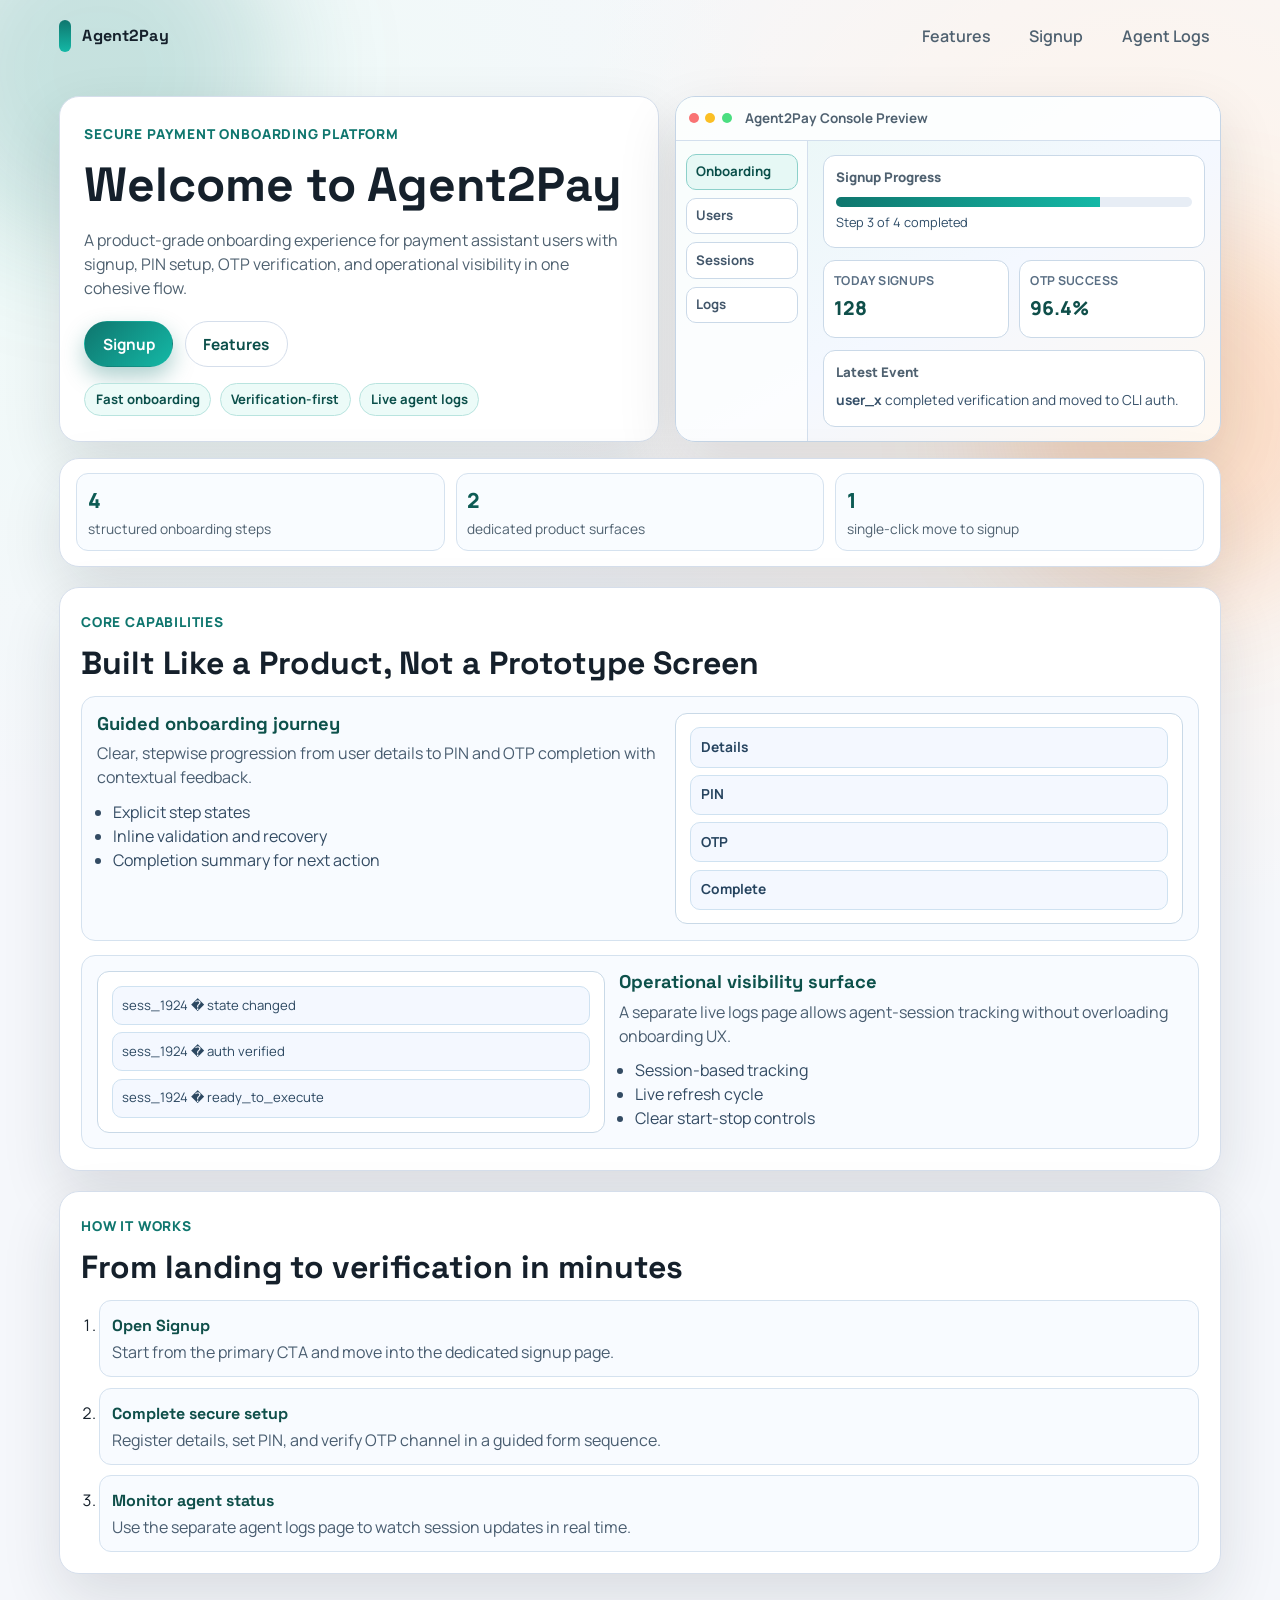
==== onboarding_dashboard/index.html @ fc9a2ac6 "updates" ====
<!doctype html>
<html lang="en">
  <head>
    <meta charset="UTF-8" />
    <meta name="viewport" content="width=device-width, initial-scale=1" />
    <title>Agent2Pay | Landing</title>
    <link rel="preconnect" href="https://fonts.googleapis.com" />
    <link rel="preconnect" href="https://fonts.gstatic.com" crossorigin />
    <link
      href="https://fonts.googleapis.com/css2?family=Manrope:wght@400;500;700;800&family=Space+Grotesk:wght@500;700&display=swap"
      rel="stylesheet"
    />
    <link rel="stylesheet" href="./styles.css" />
  </head>
  <body>
    <a class="skip-link" href="#main-content">Skip to main content</a>

    <div class="bg-orb bg-orb-a" aria-hidden="true"></div>
    <div class="bg-orb bg-orb-b" aria-hidden="true"></div>

    <header class="topbar">
      <div class="brand">
        <span class="brand-pill" aria-hidden="true"></span>
        <span class="brand-text">Agent2Pay</span>
      </div>
      <nav class="top-nav" aria-label="Primary">
        <a href="#features">Features</a>
        <a href="./signup.html">Signup</a>
        <a href="./agent-logs.html">Agent Logs</a>
      </nav>
    </header>

    <main id="main-content">
      <section class="landing-hero reveal" aria-label="Welcome">
        <div class="landing-hero-copy">
          <p class="eyebrow">Secure Payment Onboarding Platform</p>
          <h1>Welcome to Agent2Pay</h1>
          <p class="hero-sub">
            A product-grade onboarding experience for payment assistant users with signup, PIN setup, OTP verification,
            and operational visibility in one cohesive flow.
          </p>
          <div class="hero-actions">
            <a class="btn btn-primary" href="./signup.html">Signup</a>
            <a class="btn btn-secondary" href="#features">Features</a>
          </div>
          <div class="hero-trust" aria-label="Platform highlights">
            <span>Fast onboarding</span>
            <span>Verification-first</span>
            <span>Live agent logs</span>
          </div>
        </div>

        <div class="landing-product-shell" aria-label="Product Preview">
          <div class="product-topbar">
            <span class="dot dot-red" aria-hidden="true"></span>
            <span class="dot dot-amber" aria-hidden="true"></span>
            <span class="dot dot-green" aria-hidden="true"></span>
            <p>Agent2Pay Console Preview</p>
          </div>
          <div class="product-body">
            <aside class="product-nav">
              <span class="nav-chip active">Onboarding</span>
              <span class="nav-chip">Users</span>
              <span class="nav-chip">Sessions</span>
              <span class="nav-chip">Logs</span>
            </aside>
            <div class="product-panel">
              <div class="panel-block">
                <p class="panel-title">Signup Progress</p>
                <div class="progress-track" aria-hidden="true"><span></span></div>
                <p class="panel-foot">Step 3 of 4 completed</p>
              </div>
              <div class="panel-grid">
                <div class="panel-kpi">
                  <p class="kpi-label">Today signups</p>
                  <p class="kpi-value">128</p>
                </div>
                <div class="panel-kpi">
                  <p class="kpi-label">OTP success</p>
                  <p class="kpi-value">96.4%</p>
                </div>
              </div>
              <div class="panel-block">
                <p class="panel-title">Latest Event</p>
                <p class="event-row"><strong>user_x</strong> completed verification and moved to CLI auth.</p>
              </div>
            </div>
          </div>
        </div>
      </section>

      <section class="stats-band reveal" aria-label="Product stats">
        <article>
          <p class="stat-num">4</p>
          <p class="stat-txt">structured onboarding steps</p>
        </article>
        <article>
          <p class="stat-num">2</p>
          <p class="stat-txt">dedicated product surfaces</p>
        </article>
        <article>
          <p class="stat-num">1</p>
          <p class="stat-txt">single-click move to signup</p>
        </article>
      </section>

      <section id="features" class="features-section reveal" aria-label="Product Features">
        <div class="features-head">
          <p class="eyebrow">Core Capabilities</p>
          <h2>Built Like a Product, Not a Prototype Screen</h2>
        </div>

        <div class="feature-showcase">
          <article class="showcase-card">
            <div class="showcase-copy">
              <h3>Guided onboarding journey</h3>
              <p>Clear, stepwise progression from user details to PIN and OTP completion with contextual feedback.</p>
              <ul>
                <li>Explicit step states</li>
                <li>Inline validation and recovery</li>
                <li>Completion summary for next action</li>
              </ul>
            </div>
            <div class="showcase-visual">
              <div class="visual-shell visual-flow">
                <span>Details</span>
                <span>PIN</span>
                <span>OTP</span>
                <span>Complete</span>
              </div>
            </div>
          </article>

          <article class="showcase-card reverse">
            <div class="showcase-copy">
              <h3>Operational visibility surface</h3>
              <p>A separate live logs page allows agent-session tracking without overloading onboarding UX.</p>
              <ul>
                <li>Session-based tracking</li>
                <li>Live refresh cycle</li>
                <li>Clear start-stop controls</li>
              </ul>
            </div>
            <div class="showcase-visual">
              <div class="visual-shell visual-log">
                <p>sess_1924 � state changed</p>
                <p>sess_1924 � auth verified</p>
                <p>sess_1924 � ready_to_execute</p>
              </div>
            </div>
          </article>
        </div>
      </section>

      <section class="workflow-section reveal" aria-label="Workflow">
        <div class="features-head">
          <p class="eyebrow">How It Works</p>
          <h2>From landing to verification in minutes</h2>
        </div>
        <ol class="workflow-list">
          <li>
            <h3>Open Signup</h3>
            <p>Start from the primary CTA and move into the dedicated signup page.</p>
          </li>
          <li>
            <h3>Complete secure setup</h3>
            <p>Register details, set PIN, and verify OTP channel in a guided form sequence.</p>
          </li>
          <li>
            <h3>Monitor agent status</h3>
            <p>Use the separate agent logs page to watch session updates in real time.</p>
          </li>
        </ol>
      </section>
    </main>

    <script type="module" src="./landing.js"></script>
  </body>
</html>
---- onboarding_dashboard/styles.css ----
:root {
  --bg: #f5f7fb;
  --bg-strong: #e8eef8;
  --surface: #ffffff;
  --surface-soft: #f1f5fc;
  --text: #15202b;
  --text-soft: #4f6170;
  --brand: #0f766e;
  --brand-strong: #0b4f4a;
  --accent: #f97316;
  --accent-soft: #ffedd5;
  --ok: #15803d;
  --warn: #b45309;
  --error: #b91c1c;
  --stroke: #d5deeb;
  --shadow: 0 24px 60px rgba(21, 32, 43, 0.12);
  --radius-lg: 20px;
  --radius-md: 14px;
  --radius-sm: 10px;
}

* {
  box-sizing: border-box;
}

html,
body {
  margin: 0;
  padding: 0;
  min-height: 100%;
}

html {
  scroll-behavior: smooth;
}

body {
  font-family: Manrope, "Segoe UI", sans-serif;
  color: var(--text);
  background: radial-gradient(circle at 10% 10%, #eefaf7 0%, transparent 35%),
    radial-gradient(circle at 90% 18%, #fff3e9 0%, transparent 36%), var(--bg);
  line-height: 1.5;
  position: relative;
  overflow-x: hidden;
}

.skip-link {
  position: absolute;
  left: 1rem;
  top: -4rem;
  background: #111827;
  color: #fff;
  padding: 0.7rem 1rem;
  border-radius: 8px;
  z-index: 1000;
  transition: top 0.2s ease;
}

.skip-link:focus {
  top: 1rem;
}

.bg-orb {
  position: fixed;
  width: 360px;
  height: 360px;
  border-radius: 50%;
  filter: blur(60px);
  z-index: -1;
  pointer-events: none;
}

.bg-orb-a {
  background: rgba(15, 118, 110, 0.18);
  top: -110px;
  left: -80px;
  animation: driftA 9s ease-in-out infinite;
}

.bg-orb-b {
  background: rgba(249, 115, 22, 0.18);
  right: -80px;
  top: 240px;
  animation: driftB 11s ease-in-out infinite;
}

.topbar {
  max-width: 1200px;
  margin: 0 auto;
  padding: 1.1rem 1.2rem;
  display: flex;
  align-items: center;
  justify-content: space-between;
}

.brand {
  display: flex;
  align-items: center;
  gap: 0.7rem;
}

.brand-pill {
  width: 12px;
  height: 32px;
  border-radius: 999px;
  background: linear-gradient(180deg, var(--brand), #14b8a6);
}

.brand-text {
  font-family: "Space Grotesk", Manrope, sans-serif;
  font-weight: 700;
  letter-spacing: 0.01em;
}

.top-nav {
  display: flex;
  gap: 1rem;
}

.top-nav a {
  color: var(--text-soft);
  text-decoration: none;
  font-weight: 600;
  padding: 0.4rem 0.7rem;
  border-radius: 999px;
}

.top-nav a:hover,
.top-nav a:focus-visible {
  background: var(--surface-soft);
  color: var(--brand-strong);
  outline: none;
}

main {
  max-width: 1200px;
  margin: 0 auto;
  padding: 0.8rem 1.2rem 3rem;
}

.reveal {
  opacity: 0;
  transform: translateY(18px);
  transition: opacity 0.55s ease, transform 0.55s ease;
}

.reveal.in-view {
  opacity: 1;
  transform: translateY(0);
}

.hero {
  margin-top: 0.7rem;
}

.hero-copy {
  background: var(--surface);
  border-radius: var(--radius-lg);
  padding: 1.5rem;
  border: 1px solid var(--stroke);
  box-shadow: var(--shadow);
}

.landing-hero {
  margin-top: 0.7rem;
  display: grid;
  grid-template-columns: minmax(0, 1.1fr) minmax(360px, 1fr);
  gap: 1rem;
}

.landing-hero-copy {
  background: var(--surface);
  border-radius: var(--radius-lg);
  padding: 1.5rem;
  border: 1px solid var(--stroke);
  box-shadow: var(--shadow);
}

.hero-trust {
  margin-top: 1rem;
  display: flex;
  gap: 0.55rem;
  flex-wrap: wrap;
}

.hero-trust span {
  border: 1px solid #b9e4df;
  background: #ecfbf8;
  color: #0b4f4a;
  border-radius: 999px;
  padding: 0.35rem 0.65rem;
  font-size: 0.82rem;
  font-weight: 700;
}

.landing-product-shell {
  border-radius: var(--radius-lg);
  overflow: hidden;
  border: 1px solid #c5d5e6;
  box-shadow: var(--shadow);
  background: linear-gradient(150deg, #e8f7f4 0%, #f4f8ff 55%, #fff8f0 100%);
}

.product-topbar {
  min-height: 44px;
  border-bottom: 1px solid #d3dfed;
  display: flex;
  align-items: center;
  gap: 0.4rem;
  padding: 0.6rem 0.8rem;
  background: rgba(255, 255, 255, 0.85);
}

.product-topbar p {
  margin: 0 0 0 0.4rem;
  font-size: 0.84rem;
  color: var(--text-soft);
  font-weight: 700;
}

.dot {
  width: 10px;
  height: 10px;
  border-radius: 50%;
  display: inline-block;
}

.dot-red {
  background: #f97373;
}

.dot-amber {
  background: #fbbf24;
}

.dot-green {
  background: #4ade80;
}

.product-body {
  display: grid;
  grid-template-columns: 132px 1fr;
  min-height: 300px;
}

.product-nav {
  padding: 0.8rem 0.6rem;
  border-right: 1px solid #d3dfed;
  background: rgba(255, 255, 255, 0.72);
  display: grid;
  align-content: start;
  gap: 0.5rem;
}

.nav-chip {
  border-radius: 10px;
  padding: 0.45rem 0.55rem;
  border: 1px solid #cad9e8;
  font-size: 0.83rem;
  font-weight: 700;
  color: #43576b;
  background: #fff;
}

.nav-chip.active {
  border-color: #8cd0ca;
  color: var(--brand-strong);
  background: #e6f8f5;
}

.product-panel {
  padding: 0.9rem;
  display: grid;
  gap: 0.75rem;
}

.panel-block {
  border: 1px solid #cad9e8;
  border-radius: 12px;
  background: #fff;
  padding: 0.75rem;
}

.panel-title {
  margin: 0;
  font-size: 0.83rem;
  color: var(--text-soft);
  font-weight: 800;
}

.panel-foot {
  margin: 0.35rem 0 0;
  font-size: 0.8rem;
  color: #2f4d68;
}

.progress-track {
  margin-top: 0.55rem;
  height: 10px;
  border-radius: 999px;
  background: #e7edf5;
  overflow: hidden;
}

.progress-track span {
  display: block;
  width: 74%;
  height: 100%;
  background: linear-gradient(90deg, #0f766e, #14b8a6);
}

.panel-grid {
  display: grid;
  grid-template-columns: repeat(2, minmax(0, 1fr));
  gap: 0.6rem;
}

.panel-kpi {
  border: 1px solid #cad9e8;
  border-radius: 12px;
  background: #fff;
  padding: 0.65rem;
}

.kpi-label {
  margin: 0;
  font-size: 0.77rem;
  color: #5a6f84;
  font-weight: 700;
  text-transform: uppercase;
  letter-spacing: 0.03em;
}

.kpi-value {
  margin: 0.25rem 0 0;
  font-size: 1.2rem;
  font-weight: 800;
  color: #0f4f4a;
}

.event-row {
  margin: 0.45rem 0 0;
  font-size: 0.86rem;
  color: #365069;
}

.stats-band {
  margin-top: 1rem;
  background: var(--surface);
  border-radius: var(--radius-lg);
  border: 1px solid var(--stroke);
  box-shadow: var(--shadow);
  padding: 0.9rem 1rem;
  display: grid;
  grid-template-columns: repeat(3, minmax(0, 1fr));
  gap: 0.7rem;
}

.stats-band article {
  border: 1px solid #d5e2ef;
  border-radius: 12px;
  padding: 0.65rem;
  background: #f9fcff;
}

.stat-num {
  margin: 0;
  font-size: 1.3rem;
  font-weight: 800;
  color: #0d5b54;
}

.stat-txt {
  margin: 0.2rem 0 0;
  color: #4f6170;
  font-size: 0.86rem;
}

.eyebrow {
  margin: 0 0 0.7rem;
  display: inline-block;
  font-size: 0.85rem;
  letter-spacing: 0.06em;
  text-transform: uppercase;
  color: var(--brand);
  font-weight: 800;
}

h1,
h2,
h3 {
  font-family: "Space Grotesk", Manrope, sans-serif;
  margin: 0;
  line-height: 1.2;
}

h1 {
  font-size: clamp(1.8rem, 4vw, 3rem);
}

h2 {
  font-size: clamp(1.35rem, 3vw, 2rem);
}

.hero-sub {
  color: var(--text-soft);
  margin: 0.9rem 0 1.35rem;
  max-width: 62ch;
}

.hero-actions {
  display: flex;
  gap: 0.7rem;
  flex-wrap: wrap;
}

.btn {
  min-height: 44px;
  border-radius: 999px;
  border: 1px solid transparent;
  padding: 0.66rem 1.1rem;
  font-size: 0.96rem;
  font-weight: 700;
  font-family: Manrope, sans-serif;
  text-decoration: none;
  display: inline-flex;
  align-items: center;
  justify-content: center;
  cursor: pointer;
  transition: transform 0.2s ease, box-shadow 0.2s ease, background 0.2s ease;
  touch-action: manipulation;
}

.btn:hover,
.btn:focus-visible {
  transform: translateY(-1px);
  outline: none;
}

.btn:disabled {
  opacity: 0.55;
  cursor: not-allowed;
  transform: none;
}

.btn-primary {
  background: linear-gradient(135deg, var(--brand), #14b8a6);
  color: #fff;
  box-shadow: 0 10px 22px rgba(15, 118, 110, 0.34);
}

.btn-secondary {
  background: #fff;
  color: var(--brand-strong);
  border-color: var(--stroke);
}

.signup-shell {
  margin-top: 1.3rem;
  display: block;
}

.signup-card {
  background: var(--surface);
  border-radius: var(--radius-lg);
  border: 1px solid var(--stroke);
  box-shadow: var(--shadow);
  padding: 1.2rem;
}

.signup-head p {
  margin: 0.45rem 0 0;
  color: var(--text-soft);
}

.stepper {
  display: grid;
  grid-template-columns: repeat(4, minmax(0, 1fr));
  gap: 0.45rem;
  margin-top: 1rem;
}

.step {
  min-height: 44px;
  border-radius: 12px;
  border: 1px solid var(--stroke);
  background: #fff;
  color: var(--text-soft);
  font-weight: 700;
  font-size: 0.84rem;
  padding: 0.4rem;
  cursor: pointer;
}

.step.is-active {
  border-color: #8cd0ca;
  background: linear-gradient(135deg, #e7f7f5, #dcfbf7);
  color: var(--brand-strong);
}

.step-panel {
  display: none;
  margin-top: 1rem;
}

.step-panel.is-visible {
  display: block;
}

form {
  display: grid;
  gap: 0.55rem;
}

label {
  font-weight: 700;
  font-size: 0.92rem;
}

input,
select {
  min-height: 44px;
  width: 100%;
  border: 1px solid #b7c7db;
  border-radius: var(--radius-sm);
  padding: 0.6rem 0.72rem;
  font-size: 1rem;
  background: #fff;
  color: var(--text);
}

input:focus-visible,
select:focus-visible,
button:focus-visible,
a:focus-visible {
  outline: 3px solid rgba(21, 128, 61, 0.35);
  outline-offset: 2px;
}

.feedback {
  margin: 0.2rem 0 0;
  font-size: 0.92rem;
  color: var(--text-soft);
  min-height: 1.3rem;
}

.feedback.ok {
  color: var(--ok);
}

.feedback.warn {
  color: var(--warn);
}

.feedback.error {
  color: var(--error);
}

.summary {
  margin-top: 0.9rem;
  background: #0f172a;
  color: #d4f4ef;
  border-radius: var(--radius-md);
  padding: 1rem;
  min-height: 160px;
  overflow: auto;
  font-family: ui-monospace, SFMono-Regular, Menlo, Consolas, "Liberation Mono", monospace;
}

.features-section {
  margin-top: 1.3rem;
  background: var(--surface);
  border-radius: var(--radius-lg);
  border: 1px solid var(--stroke);
  box-shadow: var(--shadow);
  padding: 1.3rem;
}

.features-head {
  margin-bottom: 0.9rem;
}

.feature-showcase {
  display: grid;
  gap: 0.9rem;
}

.showcase-card {
  display: grid;
  grid-template-columns: minmax(0, 1fr) minmax(280px, 0.9fr);
  gap: 0.9rem;
  border: 1px solid #d5e2ef;
  border-radius: var(--radius-md);
  background: #f8fbff;
  padding: 0.95rem;
}

.showcase-card.reverse {
  grid-template-columns: minmax(280px, 0.9fr) minmax(0, 1fr);
}

.showcase-card.reverse .showcase-copy {
  order: 2;
}

.showcase-card.reverse .showcase-visual {
  order: 1;
}

.showcase-copy h3 {
  margin-bottom: 0.4rem;
  font-size: 1.15rem;
  color: #0d514b;
}

.showcase-copy p {
  margin: 0;
  color: #495d70;
}

.showcase-copy ul {
  margin: 0.65rem 0 0;
  padding-left: 1rem;
  color: #334b63;
}

.showcase-visual {
  display: grid;
  align-content: center;
}

.visual-shell {
  border-radius: 12px;
  border: 1px solid #c9d9e7;
  background: #ffffff;
  padding: 0.85rem;
}

.visual-flow {
  display: grid;
  gap: 0.45rem;
}

.visual-flow span {
  display: block;
  border: 1px solid #cfe2f1;
  border-radius: 10px;
  padding: 0.55rem 0.6rem;
  background: #f4f8ff;
  color: #26445f;
  font-size: 0.86rem;
  font-weight: 700;
}

.visual-log {
  display: grid;
  gap: 0.45rem;
}

.visual-log p {
  margin: 0;
  border: 1px solid #cfe2f1;
  border-radius: 10px;
  padding: 0.55rem 0.6rem;
  background: #f4f8ff;
  color: #2c4861;
  font-size: 0.82rem;
}

.workflow-section {
  margin-top: 1.3rem;
  background: var(--surface);
  border-radius: var(--radius-lg);
  border: 1px solid var(--stroke);
  box-shadow: var(--shadow);
  padding: 1.3rem;
}

.workflow-list {
  margin: 0.7rem 0 0;
  padding-left: 1.1rem;
  display: grid;
  gap: 0.65rem;
}

.workflow-list li {
  border: 1px solid #d5e2ef;
  border-radius: 12px;
  padding: 0.75rem;
  background: #f8fbff;
}

.workflow-list h3 {
  font-size: 1rem;
  margin-bottom: 0.3rem;
  color: #0f4f4a;
}

.workflow-list p {
  margin: 0;
  color: #495d70;
}

.feature-grid {
  display: grid;
  grid-template-columns: repeat(2, minmax(0, 1fr));
  gap: 0.8rem;
}

.feature-card {
  border: 1px solid var(--stroke);
  border-radius: var(--radius-md);
  background: linear-gradient(140deg, #ffffff, #f3faf8);
  padding: 1rem;
  transition: transform 0.2s ease, box-shadow 0.2s ease;
}

.feature-card:hover,
.feature-card:focus-within {
  transform: translateY(-2px);
  box-shadow: 0 10px 20px rgba(15, 118, 110, 0.12);
}

.feature-card h3 {
  margin-bottom: 0.35rem;
  color: var(--brand-strong);
  font-size: 1.05rem;
}

.feature-card p {
  margin: 0;
  color: var(--text-soft);
}

.logs-shell {
  margin-top: 1.3rem;
}

.logs-card {
  background: var(--surface);
  border-radius: var(--radius-lg);
  border: 1px solid var(--stroke);
  box-shadow: var(--shadow);
  padding: 1.2rem;
}

.logs-controls {
  margin-top: 1rem;
  display: grid;
  gap: 0.7rem;
}

.logs-actions {
  display: flex;
  gap: 0.5rem;
  flex-wrap: wrap;
}

.logs-feed {
  margin-top: 1rem;
  list-style: none;
  padding: 0;
  display: grid;
  gap: 0.55rem;
}

.logs-feed li {
  border: 1px solid var(--stroke);
  background: var(--surface-soft);
  border-radius: var(--radius-sm);
  padding: 0.7rem;
}

.logs-time {
  display: block;
  color: var(--text-soft);
  font-size: 0.78rem;
  margin-bottom: 0.2rem;
}

.logs-status {
  margin-top: 0.8rem;
  min-height: 1.2rem;
}

@media (max-width: 1024px) {
  .landing-hero {
    grid-template-columns: 1fr;
  }

  .showcase-card,
  .showcase-card.reverse {
    grid-template-columns: 1fr;
  }

  .showcase-card.reverse .showcase-copy,
  .showcase-card.reverse .showcase-visual {
    order: initial;
  }

  .stats-band {
    grid-template-columns: 1fr;
  }

  .signup-shell {
    display: block;
  }
}

@media (max-width: 720px) {
  .topbar {
    flex-direction: column;
    align-items: flex-start;
    gap: 0.45rem;
  }

  .feature-grid {
    grid-template-columns: 1fr;
  }

  .product-body {
    grid-template-columns: 1fr;
  }

  .product-nav {
    border-right: 0;
    border-bottom: 1px solid #d3dfed;
    grid-template-columns: repeat(4, minmax(0, 1fr));
  }

  .stepper {
    grid-template-columns: repeat(2, minmax(0, 1fr));
  }
}

@media (prefers-reduced-motion: reduce) {
  *,
  *::before,
  *::after {
    animation-duration: 0.01ms !important;
    animation-iteration-count: 1 !important;
    transition-duration: 0.01ms !important;
    scroll-behavior: auto !important;
  }
}

@keyframes driftA {
  0%,
  100% {
    transform: translate3d(0, 0, 0);
  }

  50% {
    transform: translate3d(18px, 10px, 0);
  }
}

@keyframes driftB {
  0%,
  100% {
    transform: translate3d(0, 0, 0);
  }

  50% {
    transform: translate3d(-22px, 12px, 0);
  }
}
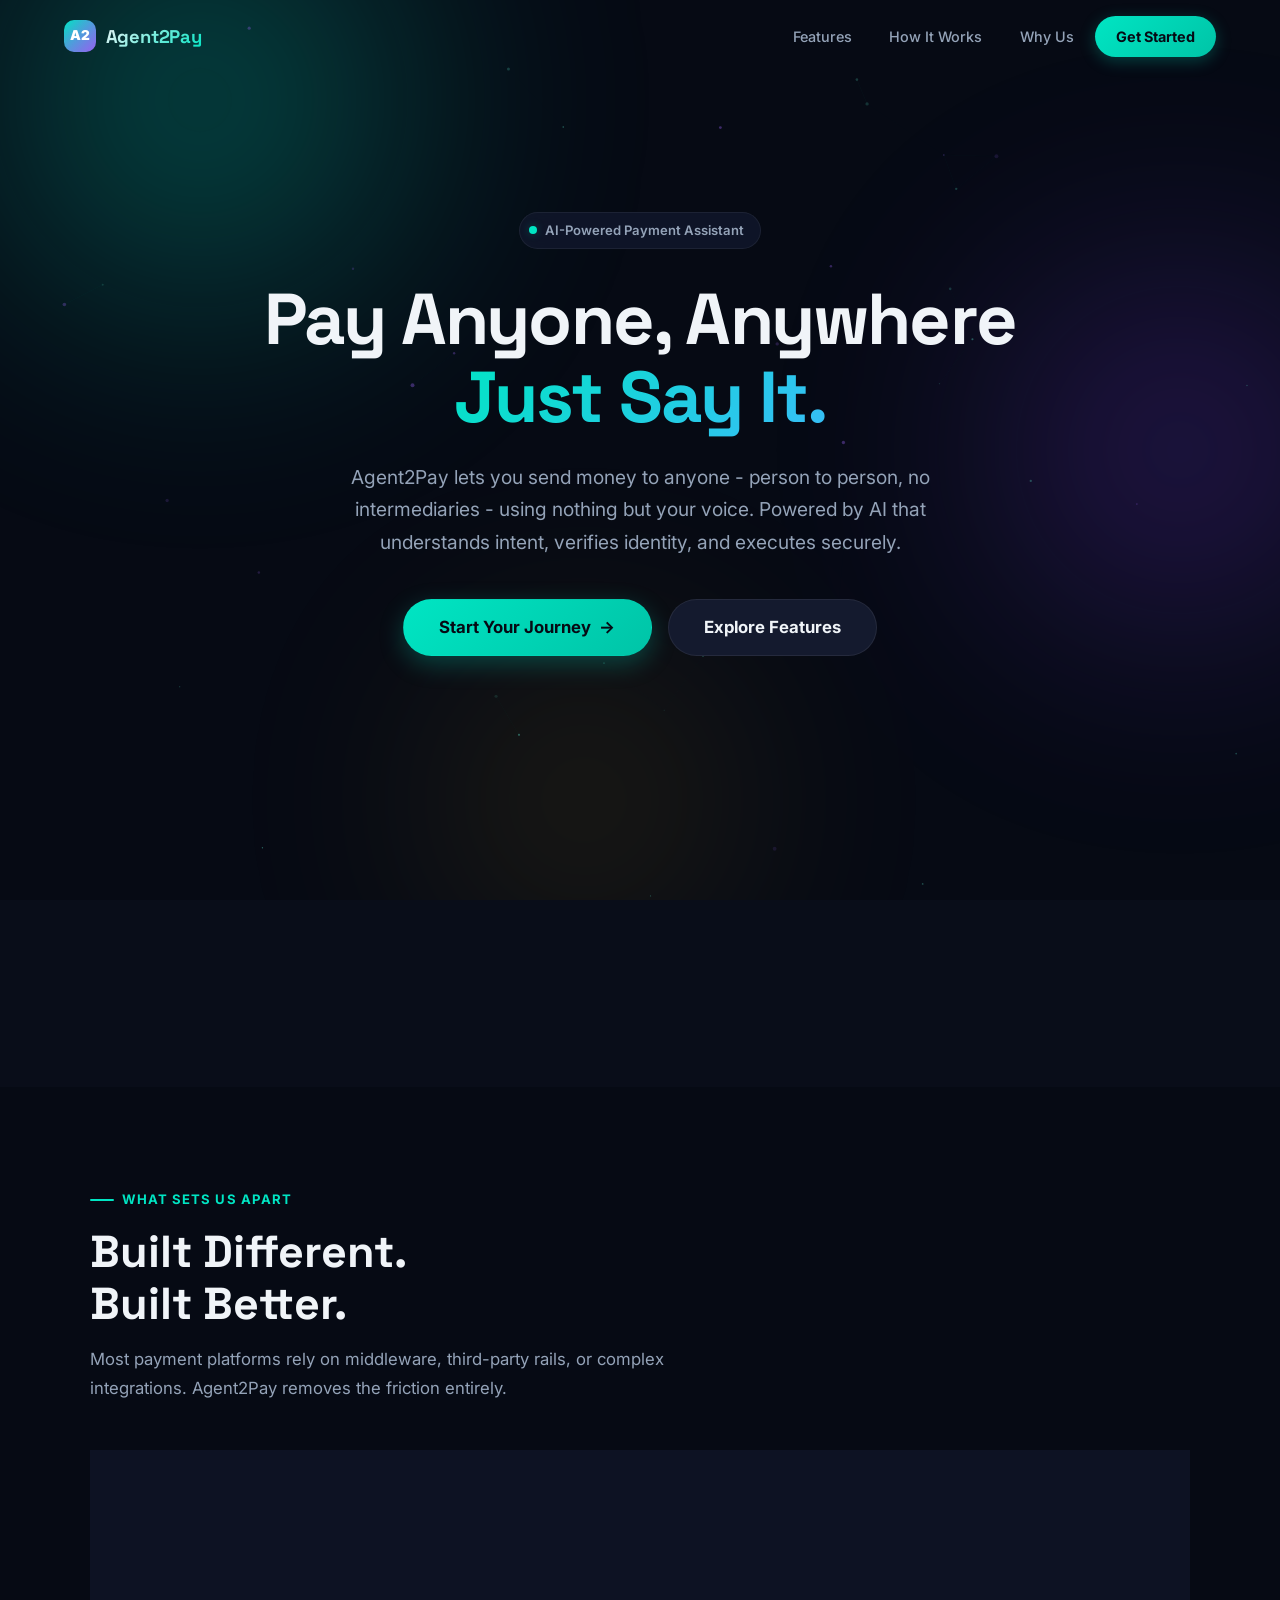
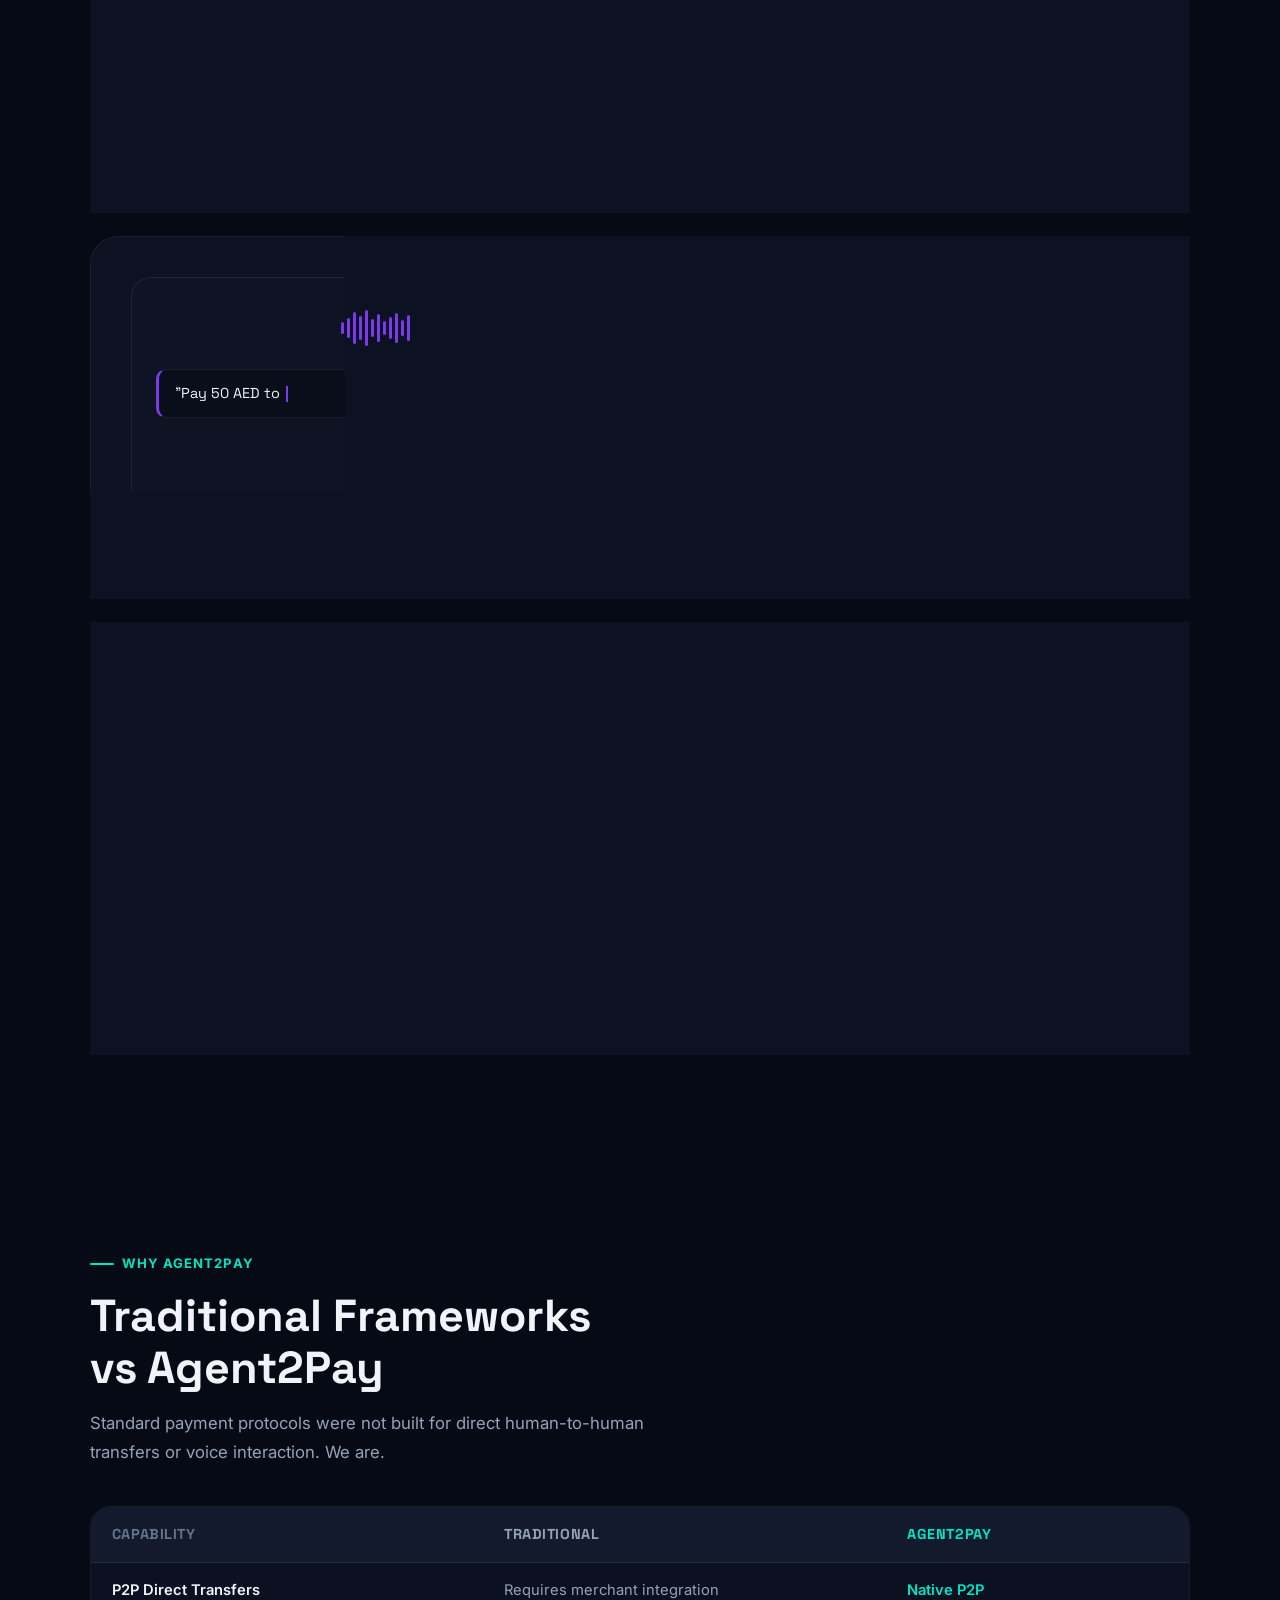
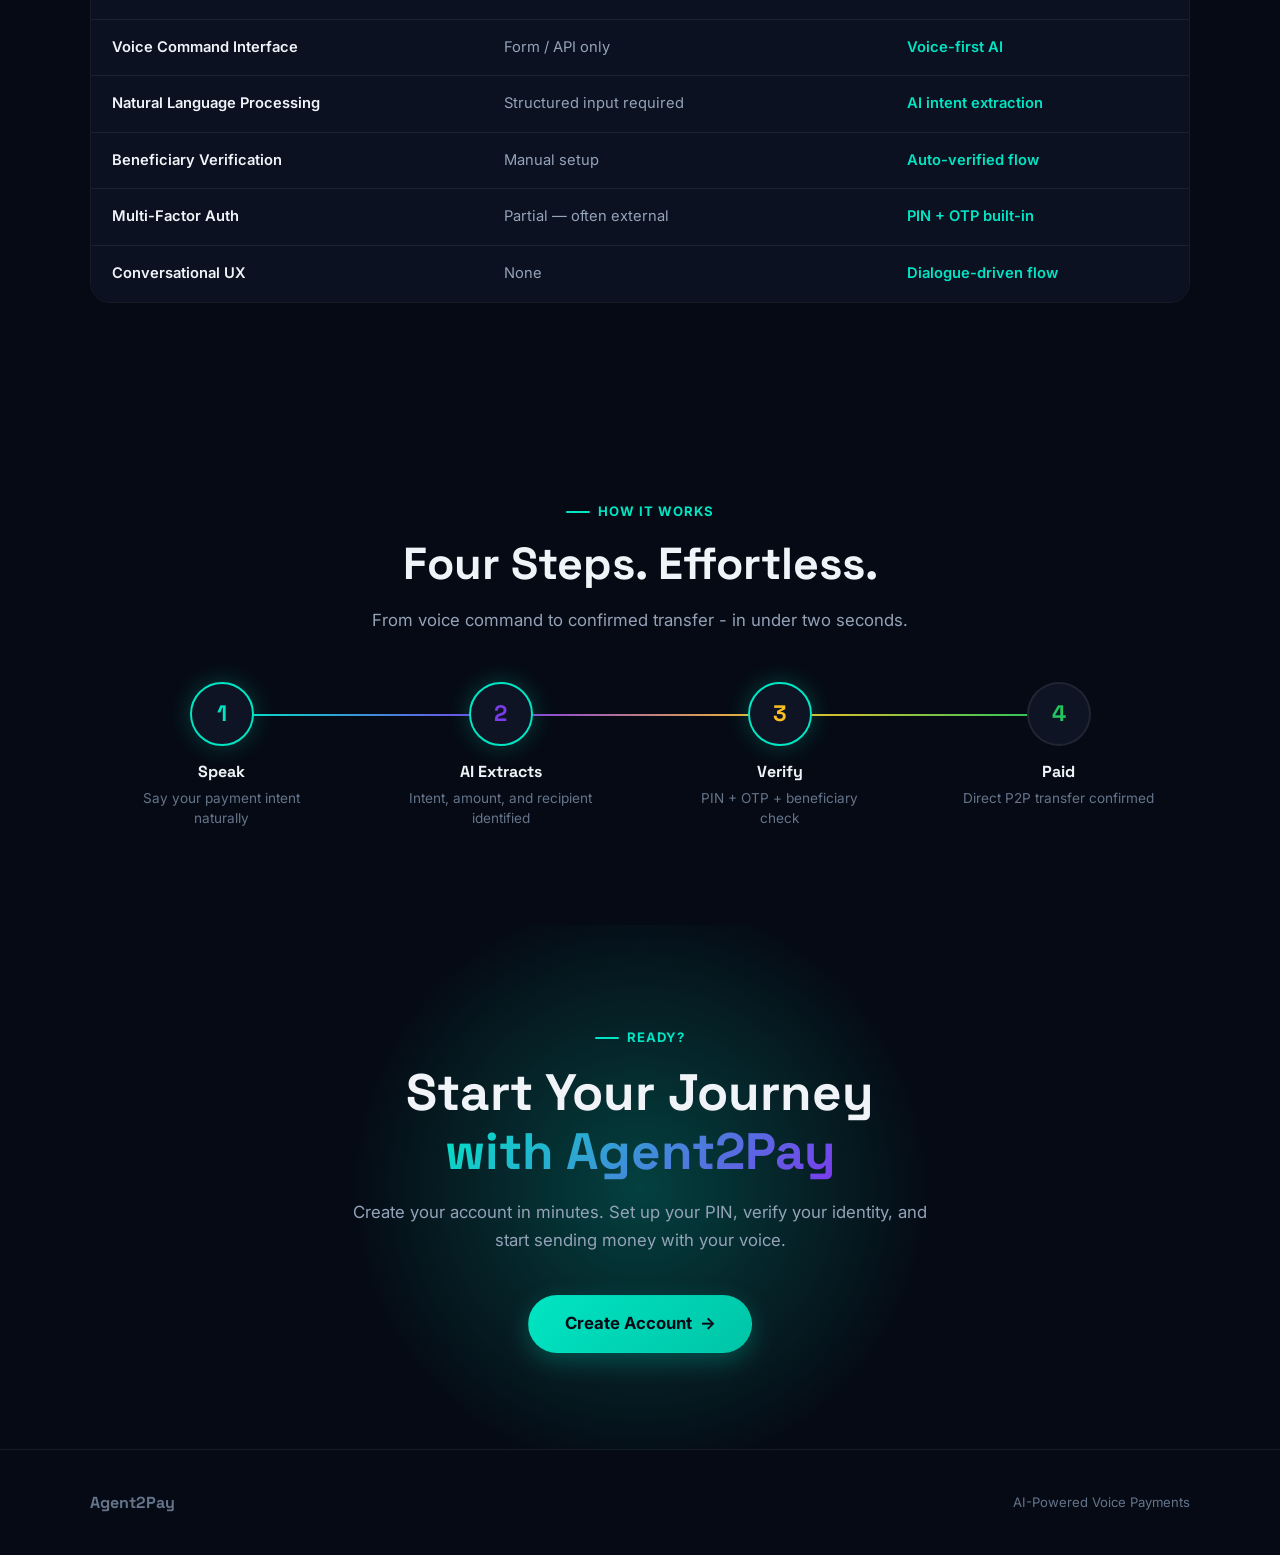
==== commit 8aaeb91a: "Update frontend dashboard, docs, and voice scripts" ====
--- a/onboarding_dashboard/index.html
+++ b/onboarding_dashboard/index.html
@@ -3,177 +3,334 @@
   <head>
     <meta charset="UTF-8" />
     <meta name="viewport" content="width=device-width, initial-scale=1" />
-    <title>Agent2Pay | Landing</title>
+    <title>Agent2Pay - AI-Powered Voice Payments</title>
+    <meta name="description" content="Agent2Pay is a voice-first AI payment assistant enabling direct person-to-person transactions. Just speak to pay." />
     <link rel="preconnect" href="https://fonts.googleapis.com" />
     <link rel="preconnect" href="https://fonts.gstatic.com" crossorigin />
-    <link
-      href="https://fonts.googleapis.com/css2?family=Manrope:wght@400;500;700;800&family=Space+Grotesk:wght@500;700&display=swap"
-      rel="stylesheet"
-    />
+    <link href="https://fonts.googleapis.com/css2?family=Inter:wght@300;400;500;600;700;800;900&family=Space+Grotesk:wght@400;500;600;700&display=swap" rel="stylesheet" />
     <link rel="stylesheet" href="./styles.css" />
   </head>
   <body>
     <a class="skip-link" href="#main-content">Skip to main content</a>
+    <div class="gradient-mesh" aria-hidden="true">
+      <div class="mesh-orb mesh-orb--teal"></div>
+      <div class="mesh-orb mesh-orb--violet"></div>
+      <div class="mesh-orb mesh-orb--gold"></div>
+    </div>
+    <canvas id="particle-canvas" aria-hidden="true"></canvas>
+    <nav class="navbar" id="navbar" role="navigation" aria-label="Primary">
+      <div class="navbar__inner">
+        <a href="./index.html" class="navbar__brand" aria-label="Agent2Pay Home">
+          <span class="navbar__logo" aria-hidden="true">A2</span>
+          <span class="navbar__brand-text">Agent2Pay</span>
+        </a>
+        <div class="navbar__links">
+          <a href="#features" class="navbar__link">Features</a>
+          <a href="#how-it-works" class="navbar__link">How It Works</a>
+          <a href="#comparison" class="navbar__link">Why Us</a>
+          <a href="./signup.html" class="navbar__cta">Get Started</a>
+        </div>
+      </div>
+    </nav>
+    <main id="main-content">
+      <section class="section hero">
+        <div class="hero__inner">
+          <div class="hero__badge">
+            <span class="hero__badge-dot"></span>
+            AI-Powered Payment Assistant
+          </div>
+          <h1 class="hero__title">
+            Pay Anyone, Anywhere<br />
+            <span class="hero__title-highlight">Just Say It.</span>
+          </h1>
+          <p class="hero__subtitle">
+            Agent2Pay lets you send money to anyone - person to person, no intermediaries - using nothing but your voice.
+            Powered by AI that understands intent, verifies identity, and executes securely.
+          </p>
+          <div class="hero__actions">
+            <a href="./signup.html" class="btn btn-primary btn-lg" id="hero-signup-cta">
+              Start Your Journey
+              <span class="btn__arrow" aria-hidden="true">&rarr;</span>
+            </a>
+            <a href="#features" class="btn btn-secondary btn-lg">
+              Explore Features
+            </a>
+          </div>
 
-    <div class="bg-orb bg-orb-a" aria-hidden="true"></div>
-    <div class="bg-orb bg-orb-b" aria-hidden="true"></div>
-
-    <header class="topbar">
-      <div class="brand">
-        <span class="brand-pill" aria-hidden="true"></span>
-        <span class="brand-text">Agent2Pay</span>
+        </div>
+      </section>
+      <section class="stats-band" aria-label="Key metrics">
+        <div class="stats-band__inner">
+          <div class="stat-item reveal">
+            <div class="stat-item__value">P2P</div>
+            <div class="stat-item__label">Direct Transfers</div>
+          </div>
+          <div class="stat-item reveal reveal-delay-1">
+            <div class="stat-item__value">Voice</div>
+            <div class="stat-item__label">Driven Commands</div>
+          </div>
+          <div class="stat-item reveal reveal-delay-2">
+            <div class="stat-item__value">256-bit</div>
+            <div class="stat-item__label">Encryption</div>
+          </div>
+          <div class="stat-item reveal reveal-delay-3">
+            <div class="stat-item__value">&lt;2s</div>
+            <div class="stat-item__label">Transaction Time</div>
+          </div>
+        </div>
+      </section>
+      <section class="section" id="features">
+        <div class="section__inner">
+          <p class="section__eyebrow reveal">What Sets Us Apart</p>
+          <h2 class="section__title reveal reveal-delay-1">Built Different.<br />Built Better.</h2>
+          <p class="section__subtitle reveal reveal-delay-2">
+            Most payment platforms rely on middleware, third-party rails, or complex integrations.
+            Agent2Pay removes the friction entirely.
+          </p>
+          <div class="features-grid" style="margin-top: 3rem;">
+            <div class="feature-card reveal" id="feature-p2p">
+              <div class="feature-card__content">
+                <div class="feature-card__icon feature-card__icon--teal" aria-hidden="true">&#128279;</div>
+                <h3 class="feature-card__title">True P2P Transactions</h3>
+                <p class="feature-card__desc">
+                  Send money directly from one person to another - no payment gateways, no clearing houses, no middlemen.
+                  Where most frameworks require merchant integrations or protocol-level infrastructure, Agent2Pay connects people directly.
+                </p>
+                <div class="feature-card__tags">
+                  <span class="feature-tag">No Intermediaries</span>
+                  <span class="feature-tag">Direct Debit/Credit</span>
+                  <span class="feature-tag">Verified Beneficiaries</span>
+                </div>
+              </div>
+              <div class="feature-visual" aria-label="P2P transfer animation">
+                <div class="p2p-visual">
+                  <div class="p2p-node">
+                    <div class="p2p-avatar p2p-avatar--sender">Y</div>
+                    <span class="p2p-label">You</span>
+                  </div>
+                  <div class="p2p-flow">
+                    <span class="p2p-amount">50 AED</span>
+                    <div class="p2p-arrow">
+                      <div class="p2p-arrow__line"></div>
+                    </div>
+                  </div>
+                  <div class="p2p-node">
+                    <div class="p2p-avatar p2p-avatar--receiver">S</div>
+                    <span class="p2p-label">Sarah</span>
+                  </div>
+                </div>
+                <div class="p2p-particles" aria-hidden="true">
+                  <span class="p2p-particle"></span>
+                  <span class="p2p-particle"></span>
+                  <span class="p2p-particle"></span>
+                  <span class="p2p-particle"></span>
+                  <span class="p2p-particle"></span>
+                </div>
+              </div>
+            </div>
+            <div class="feature-card feature-card--reverse reveal" id="feature-voice">
+              <div class="feature-card__content">
+                <div class="feature-card__icon feature-card__icon--violet" aria-hidden="true">&#127908;</div>
+                <h3 class="feature-card__title">Voice-First Payments</h3>
+                <p class="feature-card__desc">
+                  Just speak your intent naturally. Our AI agent understands context, extracts payment details, confirms with you,
+                  and executes - all through conversation. No forms, no menus, no friction.
+                </p>
+                <div class="feature-card__tags">
+                  <span class="feature-tag">Natural Language</span>
+                  <span class="feature-tag">AI Intent Extraction</span>
+                  <span class="feature-tag">Smart Confirmation</span>
+                </div>
+              </div>
+              <div class="feature-visual" aria-label="Voice command demo">
+                <div class="voice-visual">
+                  <div class="voice-waveform" aria-hidden="true">
+                    <span class="voice-bar"></span>
+                    <span class="voice-bar"></span>
+                    <span class="voice-bar"></span>
+                    <span class="voice-bar"></span>
+                    <span class="voice-bar"></span>
+                    <span class="voice-bar"></span>
+                    <span class="voice-bar"></span>
+                    <span class="voice-bar"></span>
+                    <span class="voice-bar"></span>
+                    <span class="voice-bar"></span>
+                    <span class="voice-bar"></span>
+                    <span class="voice-bar"></span>
+                  </div>
+                  <div class="voice-cmd voice-cmd--user" id="voice-line-1">
+                    <span id="voice-text-1"></span><span class="typing-cursor" id="cursor-1"></span>
+                  </div>
+                  <div class="voice-cmd voice-cmd--ai" id="voice-line-2" style="opacity: 0;">
+                    <span id="voice-text-2"></span>
+                  </div>
+                  <div class="voice-cmd voice-cmd--status" id="voice-line-3" style="opacity: 0;">
+                    <span id="voice-text-3"></span>
+                  </div>
+                </div>
+              </div>
+            </div>
+            <div class="feature-card reveal" id="feature-security">
+              <div class="feature-card__content">
+                <div class="feature-card__icon feature-card__icon--gold" aria-hidden="true">&#128737;</div>
+                <h3 class="feature-card__title">Multi-Layer Security</h3>
+                <p class="feature-card__desc">
+                  Every transaction passes through PIN verification, OTP challenges, beneficiary pre-registration,
+                  idempotency controls, and real-time risk analysis. Human-equivalent safety - powered by AI.
+                </p>
+                <div class="feature-card__tags">
+                  <span class="feature-tag">PIN + OTP</span>
+                  <span class="feature-tag">Beneficiary Verification</span>
+                  <span class="feature-tag">Risk Engine</span>
+                </div>
+              </div>
+              <div class="feature-visual" aria-label="Security verification steps">
+                <div class="security-visual" id="security-demo">
+                  <div class="security-step is-active" data-security-step="1">
+                    <span class="security-step__check">&#10003;</span>
+                    <span class="security-step__text">Beneficiary verified</span>
+                  </div>
+                  <div class="security-step" data-security-step="2">
+                    <span class="security-step__check">&#10003;</span>
+                    <span class="security-step__text">PIN authenticated</span>
+                  </div>
+                  <div class="security-step" data-security-step="3">
+                    <span class="security-step__check">&#10003;</span>
+                    <span class="security-step__text">OTP verified</span>
+                  </div>
+                  <div class="security-step" data-security-step="4">
+                    <span class="security-step__check">&#10003;</span>
+                    <span class="security-step__text">Risk check passed</span>
+                  </div>
+                  <div class="security-step" data-security-step="5">
+                    <span class="security-step__check">&#10003;</span>
+                    <span class="security-step__text">Transaction executed</span>
+                  </div>
+                </div>
+              </div>
+            </div>
+          </div>
+        </div>
+      </section>
+      <section class="section" id="comparison">
+        <div class="section__inner">
+          <p class="section__eyebrow reveal">Why Agent2Pay</p>
+          <h2 class="section__title reveal reveal-delay-1">Traditional Frameworks<br />vs Agent2Pay</h2>
+          <p class="section__subtitle reveal reveal-delay-2">
+            Standard payment protocols were not built for direct human-to-human transfers or voice interaction. We are.
+          </p>
+          <div class="reveal reveal-delay-3" style="margin-top: 2.5rem; overflow-x: auto;">
+            <table class="comparison-table" id="comparison-table">
+              <thead>
+                <tr>
+                  <th>Capability</th>
+                  <th>Traditional</th>
+                  <th>Agent2Pay</th>
+                </tr>
+              </thead>
+              <tbody>
+                <tr>
+                  <td>P2P Direct Transfers</td>
+                  <td>Requires merchant integration</td>
+                  <td>Native P2P</td>
+                </tr>
+                <tr>
+                  <td>Voice Command Interface</td>
+                  <td>Form / API only</td>
+                  <td>Voice-first AI</td>
+                </tr>
+                <tr>
+                  <td>Natural Language Processing</td>
+                  <td>Structured input required</td>
+                  <td>AI intent extraction</td>
+                </tr>
+                <tr>
+                  <td>Beneficiary Verification</td>
+                  <td>Manual setup</td>
+                  <td>Auto-verified flow</td>
+                </tr>
+                <tr>
+                  <td>Multi-Factor Auth</td>
+                  <td>Partial — often external</td>
+                  <td>PIN + OTP built-in</td>
+                </tr>
+                <tr>
+                  <td>Conversational UX</td>
+                  <td>None</td>
+                  <td>Dialogue-driven flow</td>
+                </tr>
+              </tbody>
+            </table>
+          </div>
+        </div>
+      </section>
+      <section class="section" id="how-it-works">
+        <div class="section__inner" style="text-align: center;">
+          <p class="section__eyebrow reveal" style="justify-content: center;">How It Works</p>
+          <h2 class="section__title reveal reveal-delay-1">Four Steps. Effortless.</h2>
+          <p class="section__subtitle reveal reveal-delay-2" style="margin: 0 auto;">
+            From voice command to confirmed transfer - in under two seconds.
+          </p>
+          <div class="timeline reveal reveal-delay-3" id="timeline">
+            <div class="timeline-step" data-timeline-step="1">
+              <div class="timeline-step__num timeline-step__num--teal">1</div>
+              <div class="timeline-step__content">
+                <h3 class="timeline-step__title">Speak</h3>
+                <p class="timeline-step__desc">Say your payment intent naturally</p>
+              </div>
+            </div>
+            <div class="timeline-step" data-timeline-step="2">
+              <div class="timeline-step__num timeline-step__num--violet">2</div>
+              <div class="timeline-step__content">
+                <h3 class="timeline-step__title">AI Extracts</h3>
+                <p class="timeline-step__desc">Intent, amount, and recipient identified</p>
+              </div>
+            </div>
+            <div class="timeline-step" data-timeline-step="3">
+              <div class="timeline-step__num timeline-step__num--gold">3</div>
+              <div class="timeline-step__content">
+                <h3 class="timeline-step__title">Verify</h3>
+                <p class="timeline-step__desc">PIN + OTP + beneficiary check</p>
+              </div>
+            </div>
+            <div class="timeline-step" data-timeline-step="4">
+              <div class="timeline-step__num timeline-step__num--green">4</div>
+              <div class="timeline-step__content">
+                <h3 class="timeline-step__title">Paid</h3>
+                <p class="timeline-step__desc">Direct P2P transfer confirmed</p>
+              </div>
+            </div>
+          </div>
+        </div>
+      </section>
+      <section class="section cta-section" id="cta">
+        <div class="section__inner">
+          <p class="section__eyebrow reveal" style="justify-content: center;">Ready?</p>
+          <h2 class="section__title reveal reveal-delay-1" style="text-align: center;">
+            Start Your Journey<br />
+            <span class="cta-gradient-text">
+              with Agent2Pay
+            </span>
+          </h2>
+          <p class="section__subtitle reveal reveal-delay-2" style="text-align: center; margin: 0 auto 2.5rem;">
+            Create your account in minutes. Set up your PIN, verify your identity,
+            and start sending money with your voice.
+          </p>
+          <div class="reveal reveal-delay-3" style="text-align: center;">
+            <a href="./signup.html" class="btn btn-primary btn-lg" id="cta-signup-btn">
+              Create Account
+              <span class="btn__arrow" aria-hidden="true">&rarr;</span>
+            </a>
+          </div>
+        </div>
+      </section>
+    </main>
+    <footer class="footer">
+      <div class="footer__inner">
+        <span class="footer__brand">Agent2Pay</span>
+        <span class="footer__copy">AI-Powered Voice Payments</span>
       </div>
-      <nav class="top-nav" aria-label="Primary">
-        <a href="#features">Features</a>
-        <a href="./signup.html">Signup</a>
-        <a href="./agent-logs.html">Agent Logs</a>
-      </nav>
-    </header>
-
-    <main id="main-content">
-      <section class="landing-hero reveal" aria-label="Welcome">
-        <div class="landing-hero-copy">
-          <p class="eyebrow">Secure Payment Onboarding Platform</p>
-          <h1>Welcome to Agent2Pay</h1>
-          <p class="hero-sub">
-            A product-grade onboarding experience for payment assistant users with signup, PIN setup, OTP verification,
-            and operational visibility in one cohesive flow.
-          </p>
-          <div class="hero-actions">
-            <a class="btn btn-primary" href="./signup.html">Signup</a>
-            <a class="btn btn-secondary" href="#features">Features</a>
-          </div>
-          <div class="hero-trust" aria-label="Platform highlights">
-            <span>Fast onboarding</span>
-            <span>Verification-first</span>
-            <span>Live agent logs</span>
-          </div>
-        </div>
-
-        <div class="landing-product-shell" aria-label="Product Preview">
-          <div class="product-topbar">
-            <span class="dot dot-red" aria-hidden="true"></span>
-            <span class="dot dot-amber" aria-hidden="true"></span>
-            <span class="dot dot-green" aria-hidden="true"></span>
-            <p>Agent2Pay Console Preview</p>
-          </div>
-          <div class="product-body">
-            <aside class="product-nav">
-              <span class="nav-chip active">Onboarding</span>
-              <span class="nav-chip">Users</span>
-              <span class="nav-chip">Sessions</span>
-              <span class="nav-chip">Logs</span>
-            </aside>
-            <div class="product-panel">
-              <div class="panel-block">
-                <p class="panel-title">Signup Progress</p>
-                <div class="progress-track" aria-hidden="true"><span></span></div>
-                <p class="panel-foot">Step 3 of 4 completed</p>
-              </div>
-              <div class="panel-grid">
-                <div class="panel-kpi">
-                  <p class="kpi-label">Today signups</p>
-                  <p class="kpi-value">128</p>
-                </div>
-                <div class="panel-kpi">
-                  <p class="kpi-label">OTP success</p>
-                  <p class="kpi-value">96.4%</p>
-                </div>
-              </div>
-              <div class="panel-block">
-                <p class="panel-title">Latest Event</p>
-                <p class="event-row"><strong>user_x</strong> completed verification and moved to CLI auth.</p>
-              </div>
-            </div>
-          </div>
-        </div>
-      </section>
-
-      <section class="stats-band reveal" aria-label="Product stats">
-        <article>
-          <p class="stat-num">4</p>
-          <p class="stat-txt">structured onboarding steps</p>
-        </article>
-        <article>
-          <p class="stat-num">2</p>
-          <p class="stat-txt">dedicated product surfaces</p>
-        </article>
-        <article>
-          <p class="stat-num">1</p>
-          <p class="stat-txt">single-click move to signup</p>
-        </article>
-      </section>
-
-      <section id="features" class="features-section reveal" aria-label="Product Features">
-        <div class="features-head">
-          <p class="eyebrow">Core Capabilities</p>
-          <h2>Built Like a Product, Not a Prototype Screen</h2>
-        </div>
-
-        <div class="feature-showcase">
-          <article class="showcase-card">
-            <div class="showcase-copy">
-              <h3>Guided onboarding journey</h3>
-              <p>Clear, stepwise progression from user details to PIN and OTP completion with contextual feedback.</p>
-              <ul>
-                <li>Explicit step states</li>
-                <li>Inline validation and recovery</li>
-                <li>Completion summary for next action</li>
-              </ul>
-            </div>
-            <div class="showcase-visual">
-              <div class="visual-shell visual-flow">
-                <span>Details</span>
-                <span>PIN</span>
-                <span>OTP</span>
-                <span>Complete</span>
-              </div>
-            </div>
-          </article>
-
-          <article class="showcase-card reverse">
-            <div class="showcase-copy">
-              <h3>Operational visibility surface</h3>
-              <p>A separate live logs page allows agent-session tracking without overloading onboarding UX.</p>
-              <ul>
-                <li>Session-based tracking</li>
-                <li>Live refresh cycle</li>
-                <li>Clear start-stop controls</li>
-              </ul>
-            </div>
-            <div class="showcase-visual">
-              <div class="visual-shell visual-log">
-                <p>sess_1924 � state changed</p>
-                <p>sess_1924 � auth verified</p>
-                <p>sess_1924 � ready_to_execute</p>
-              </div>
-            </div>
-          </article>
-        </div>
-      </section>
-
-      <section class="workflow-section reveal" aria-label="Workflow">
-        <div class="features-head">
-          <p class="eyebrow">How It Works</p>
-          <h2>From landing to verification in minutes</h2>
-        </div>
-        <ol class="workflow-list">
-          <li>
-            <h3>Open Signup</h3>
-            <p>Start from the primary CTA and move into the dedicated signup page.</p>
-          </li>
-          <li>
-            <h3>Complete secure setup</h3>
-            <p>Register details, set PIN, and verify OTP channel in a guided form sequence.</p>
-          </li>
-          <li>
-            <h3>Monitor agent status</h3>
-            <p>Use the separate agent logs page to watch session updates in real time.</p>
-          </li>
-        </ol>
-      </section>
-    </main>
-
-    <script type="module" src="./landing.js"></script>
+    </footer>
+    <script src="./landing.js"></script>
   </body>
 </html>
--- a/onboarding_dashboard/styles.css
+++ b/onboarding_dashboard/styles.css
@@ -1,58 +1,120 @@
+/* ============================================================
+   Agent2Pay — Dark Premium Design System
+   ============================================================ */
+
+/* --- Google Fonts Import --- */
+@import url('https://fonts.googleapis.com/css2?family=Inter:wght@300;400;500;600;700;800;900&family=Space+Grotesk:wght@400;500;600;700&display=swap');
+
+/* --- Design Tokens --- */
 :root {
-  --bg: #f5f7fb;
-  --bg-strong: #e8eef8;
-  --surface: #ffffff;
-  --surface-soft: #f1f5fc;
-  --text: #15202b;
-  --text-soft: #4f6170;
-  --brand: #0f766e;
-  --brand-strong: #0b4f4a;
-  --accent: #f97316;
-  --accent-soft: #ffedd5;
-  --ok: #15803d;
-  --warn: #b45309;
-  --error: #b91c1c;
-  --stroke: #d5deeb;
-  --shadow: 0 24px 60px rgba(21, 32, 43, 0.12);
+  /* Backgrounds */
+  --bg-deep: #060a14;
+  --bg-base: #0a0e1a;
+  --bg-elevated: #0f1424;
+  --bg-surface: #141a2e;
+  --bg-surface-hover: #1a2240;
+
+  /* Glass */
+  --glass-bg: rgba(16, 22, 42, 0.65);
+  --glass-border: rgba(255, 255, 255, 0.06);
+  --glass-blur: 20px;
+
+  /* Accent palette */
+  --accent-teal: #00e5c3;
+  --accent-teal-dim: #00c4a7;
+  --accent-teal-glow: rgba(0, 229, 195, 0.25);
+  --accent-violet: #7c3aed;
+  --accent-violet-dim: #6d28d9;
+  --accent-violet-glow: rgba(124, 58, 237, 0.2);
+  --accent-gold: #fbbf24;
+  --accent-gold-dim: #f59e0b;
+  --accent-blue: #38bdf8;
+
+  /* Text */
+  --text-primary: #f0f4f8;
+  --text-secondary: #94a3b8;
+  --text-muted: #64748b;
+  --text-accent: var(--accent-teal);
+
+  /* Semantic */
+  --ok: #22c55e;
+  --warn: #f59e0b;
+  --error: #ef4444;
+
+  /* Strokes & Shadows */
+  --stroke: rgba(255, 255, 255, 0.07);
+  --stroke-hover: rgba(0, 229, 195, 0.2);
+  --shadow-sm: 0 2px 8px rgba(0, 0, 0, 0.3);
+  --shadow-md: 0 8px 32px rgba(0, 0, 0, 0.4);
+  --shadow-lg: 0 24px 64px rgba(0, 0, 0, 0.5);
+  --shadow-glow-teal: 0 0 40px rgba(0, 229, 195, 0.15);
+  --shadow-glow-violet: 0 0 40px rgba(124, 58, 237, 0.15);
+
+  /* Radius */
+  --radius-xs: 6px;
+  --radius-sm: 10px;
+  --radius-md: 14px;
   --radius-lg: 20px;
-  --radius-md: 14px;
-  --radius-sm: 10px;
-}
-
-* {
+  --radius-xl: 28px;
+  --radius-full: 999px;
+
+  /* Transitions */
+  --ease-out: cubic-bezier(0.16, 1, 0.3, 1);
+  --ease-spring: cubic-bezier(0.34, 1.56, 0.64, 1);
+  --duration-fast: 0.2s;
+  --duration-normal: 0.4s;
+  --duration-slow: 0.7s;
+}
+
+/* --- Reset --- */
+*,
+*::before,
+*::after {
   box-sizing: border-box;
-}
-
-html,
-body {
   margin: 0;
   padding: 0;
-  min-height: 100%;
 }
 
 html {
   scroll-behavior: smooth;
+  -webkit-font-smoothing: antialiased;
+  -moz-osx-font-smoothing: grayscale;
 }
 
 body {
-  font-family: Manrope, "Segoe UI", sans-serif;
-  color: var(--text);
-  background: radial-gradient(circle at 10% 10%, #eefaf7 0%, transparent 35%),
-    radial-gradient(circle at 90% 18%, #fff3e9 0%, transparent 36%), var(--bg);
-  line-height: 1.5;
-  position: relative;
+  font-family: 'Inter', -apple-system, 'Segoe UI', sans-serif;
+  color: var(--text-primary);
+  background: var(--bg-deep);
+  line-height: 1.6;
   overflow-x: hidden;
-}
-
+  min-height: 100vh;
+}
+
+img, svg {
+  display: block;
+  max-width: 100%;
+}
+
+a {
+  color: inherit;
+  text-decoration: none;
+}
+
+ul, ol {
+  list-style: none;
+}
+
+/* --- Accessibility --- */
 .skip-link {
   position: absolute;
   left: 1rem;
   top: -4rem;
-  background: #111827;
-  color: #fff;
-  padding: 0.7rem 1rem;
-  border-radius: 8px;
-  z-index: 1000;
+  background: var(--accent-teal);
+  color: var(--bg-deep);
+  padding: 0.7rem 1.2rem;
+  border-radius: var(--radius-sm);
+  font-weight: 700;
+  z-index: 10000;
   transition: top 0.2s ease;
 }
 
@@ -60,688 +122,1202 @@
   top: 1rem;
 }
 
-.bg-orb {
+/* --- Gradient Mesh Background --- */
+.gradient-mesh {
   position: fixed;
-  width: 360px;
-  height: 360px;
+  inset: 0;
+  z-index: 0;
+  pointer-events: none;
+  overflow: hidden;
+}
+
+.mesh-orb {
+  position: absolute;
   border-radius: 50%;
-  filter: blur(60px);
-  z-index: -1;
+  filter: blur(120px);
+  opacity: 0.4;
+}
+
+.mesh-orb--teal {
+  width: 600px;
+  height: 600px;
+  background: radial-gradient(circle, var(--accent-teal) 0%, transparent 70%);
+  top: -200px;
+  left: -100px;
+  animation: meshFloat1 14s ease-in-out infinite;
+}
+
+.mesh-orb--violet {
+  width: 500px;
+  height: 500px;
+  background: radial-gradient(circle, var(--accent-violet) 0%, transparent 70%);
+  top: 200px;
+  right: -150px;
+  animation: meshFloat2 18s ease-in-out infinite;
+}
+
+.mesh-orb--gold {
+  width: 400px;
+  height: 400px;
+  background: radial-gradient(circle, var(--accent-gold) 0%, transparent 70%);
+  bottom: -100px;
+  left: 30%;
+  opacity: 0.2;
+  animation: meshFloat3 20s ease-in-out infinite;
+}
+
+/* --- Canvas Particles --- */
+#particle-canvas {
+  position: fixed;
+  top: 0;
+  right: 0;
+  bottom: 0;
+  left: 0;
+  z-index: 0;
   pointer-events: none;
 }
 
-.bg-orb-a {
-  background: rgba(15, 118, 110, 0.18);
-  top: -110px;
-  left: -80px;
-  animation: driftA 9s ease-in-out infinite;
-}
-
-.bg-orb-b {
-  background: rgba(249, 115, 22, 0.18);
-  right: -80px;
-  top: 240px;
-  animation: driftB 11s ease-in-out infinite;
-}
-
-.topbar {
+/* --- Navbar --- */
+.navbar {
+  position: fixed;
+  top: 0;
+  left: 0;
+  right: 0;
+  z-index: 1000;
+  transition: background var(--duration-normal) ease,
+              box-shadow var(--duration-normal) ease;
+}
+
+.navbar.is-scrolled {
+  /* Solid fallback for browsers without backdrop-filter support */
+  background: rgba(10, 14, 26, 0.96);
+  -webkit-backdrop-filter: blur(20px);
+  backdrop-filter: blur(20px);
+  box-shadow: 0 1px 0 var(--stroke), var(--shadow-sm);
+}
+
+.navbar__inner {
   max-width: 1200px;
   margin: 0 auto;
-  padding: 1.1rem 1.2rem;
+  padding: 1rem 1.5rem;
   display: flex;
   align-items: center;
   justify-content: space-between;
 }
 
-.brand {
-  display: flex;
-  align-items: center;
+.navbar__brand {
+  display: flex;
+  align-items: center;
+  gap: 0.6rem;
+}
+
+.navbar__logo {
+  width: 32px;
+  height: 32px;
+  border-radius: var(--radius-sm);
+  background: linear-gradient(135deg, var(--accent-teal), var(--accent-violet));
+  display: flex;
+  align-items: center;
+  justify-content: center;
+  font-weight: 900;
+  font-size: 0.85rem;
+  color: #fff;
+  position: relative;
+  overflow: hidden;
+}
+
+.navbar__logo::after {
+  content: '';
+  position: absolute;
+  inset: 0;
+  background: linear-gradient(135deg, transparent, rgba(255,255,255, 0.2));
+}
+
+.navbar__brand-text {
+  font-family: 'Space Grotesk', sans-serif;
+  font-weight: 700;
+  font-size: 1.15rem;
+  letter-spacing: -0.01em;
+  background: linear-gradient(135deg, var(--text-primary) 0%, var(--accent-teal) 100%);
+  -webkit-background-clip: text;
+  -webkit-text-fill-color: transparent;
+  background-clip: text;
+  /* Firefox fallback for gradient text */
+  color: transparent;
+}
+
+.navbar__links {
+  display: flex;
+  align-items: center;
+  gap: 0.35rem;
+}
+
+.navbar__link {
+  padding: 0.5rem 1rem;
+  border-radius: var(--radius-full);
+  font-weight: 500;
+  font-size: 0.9rem;
+  color: var(--text-secondary);
+  transition: color var(--duration-fast) ease,
+              background var(--duration-fast) ease;
+}
+
+.navbar__link:hover,
+.navbar__link:focus-visible {
+  color: var(--text-primary);
+  background: var(--bg-surface);
+}
+
+.navbar__cta {
+  padding: 0.55rem 1.3rem;
+  border-radius: var(--radius-full);
+  background: linear-gradient(135deg, var(--accent-teal), var(--accent-teal-dim));
+  color: var(--bg-deep);
+  font-weight: 700;
+  font-size: 0.9rem;
+  transition: transform var(--duration-fast) var(--ease-spring),
+              box-shadow var(--duration-fast) ease;
+  box-shadow: 0 4px 16px var(--accent-teal-glow);
+}
+
+.navbar__cta:hover {
+  transform: translateY(-1px) scale(1.02);
+  box-shadow: 0 8px 32px var(--accent-teal-glow);
+}
+
+/* --- Section Layout --- */
+.section {
+  position: relative;
+  z-index: 1;
+  padding: 6rem 1.5rem;
+}
+
+.section__inner {
+  max-width: 1100px;
+  margin: 0 auto;
+}
+
+.section__eyebrow {
+  display: inline-flex;
+  align-items: center;
+  gap: 0.5rem;
+  font-size: 0.82rem;
+  font-weight: 700;
+  letter-spacing: 0.08em;
+  text-transform: uppercase;
+  color: var(--accent-teal);
+  margin-bottom: 1rem;
+}
+
+.section__eyebrow::before {
+  content: '';
+  width: 24px;
+  height: 2px;
+  background: var(--accent-teal);
+  border-radius: 2px;
+}
+
+.section__title {
+  font-family: 'Space Grotesk', sans-serif;
+  font-size: clamp(1.8rem, 3.5vw, 2.8rem);
+  font-weight: 700;
+  line-height: 1.15;
+  margin-bottom: 1rem;
+}
+
+.section__subtitle {
+  color: var(--text-secondary);
+  font-size: 1.05rem;
+  max-width: 55ch;
+  line-height: 1.7;
+}
+
+/* --- Hero --- */
+.hero {
+  min-height: 100vh;
+  display: flex;
+  align-items: center;
+  padding-top: 5rem;
+  padding-bottom: 4rem;
+}
+
+.hero__inner {
+  max-width: 1100px;
+  margin: 0 auto;
+  text-align: center;
+}
+
+.hero__badge {
+  display: inline-flex;
+  align-items: center;
+  gap: 0.5rem;
+  padding: 0.45rem 1rem 0.45rem 0.55rem;
+  border-radius: var(--radius-full);
+  background: rgba(16, 22, 42, 0.92);
+  border: 1px solid var(--glass-border);
+  -webkit-backdrop-filter: blur(12px);
+  backdrop-filter: blur(12px);
+  font-size: 0.82rem;
+  font-weight: 600;
+  color: var(--text-secondary);
+  margin-bottom: 2rem;
+  animation: fadeInDown 0.8s var(--ease-out) backwards;
+}
+
+.hero__badge-dot {
+  width: 8px;
+  height: 8px;
+  border-radius: 50%;
+  background: var(--accent-teal);
+  box-shadow: 0 0 8px var(--accent-teal-glow);
+  animation: pulse 2s ease-in-out infinite;
+}
+
+.hero__title {
+  font-family: 'Space Grotesk', sans-serif;
+  font-size: clamp(2.5rem, 6vw, 4.5rem);
+  font-weight: 700;
+  line-height: 1.08;
+  letter-spacing: -0.025em;
+  margin-bottom: 1.5rem;
+  animation: fadeInUp 0.8s var(--ease-out) 0.15s backwards;
+}
+
+.hero__title-highlight {
+  background: linear-gradient(135deg, var(--accent-teal), var(--accent-blue), var(--accent-violet));
+  -webkit-background-clip: text;
+  -webkit-text-fill-color: transparent;
+  background-clip: text;
+  /* Firefox fallback for gradient text */
+  color: transparent;
+  background-size: 200% 200%;
+  animation: gradientShift 6s ease-in-out infinite;
+}
+
+.hero__subtitle {
+  font-size: clamp(1rem, 1.8vw, 1.2rem);
+  color: var(--text-secondary);
+  max-width: 52ch;
+  margin: 0 auto 2.5rem;
+  line-height: 1.7;
+  animation: fadeInUp 0.8s var(--ease-out) 0.3s backwards;
+}
+
+.hero__actions {
+  display: flex;
+  align-items: center;
+  justify-content: center;
+  gap: 1rem;
+  flex-wrap: wrap;
+  margin-bottom: 3rem;
+  animation: fadeInUp 0.8s var(--ease-out) 0.45s backwards;
+}
+
+.hero__trust {
+  display: flex;
+  align-items: center;
+  justify-content: center;
   gap: 0.7rem;
-}
-
-.brand-pill {
-  width: 12px;
-  height: 32px;
-  border-radius: 999px;
-  background: linear-gradient(180deg, var(--brand), #14b8a6);
-}
-
-.brand-text {
-  font-family: "Space Grotesk", Manrope, sans-serif;
-  font-weight: 700;
-  letter-spacing: 0.01em;
-}
-
-.top-nav {
-  display: flex;
+  flex-wrap: wrap;
+  animation: fadeInUp 0.8s var(--ease-out) 0.6s backwards;
+}
+
+.trust-pill {
+  display: inline-flex;
+  align-items: center;
+  gap: 0.4rem;
+  padding: 0.4rem 0.85rem;
+  border-radius: var(--radius-full);
+  border: 1px solid var(--stroke);
+  background: rgba(16, 22, 42, 0.9);
+  font-size: 0.8rem;
+  font-weight: 600;
+  color: var(--text-secondary);
+}
+
+.trust-pill__icon {
+  font-size: 0.95rem;
+}
+
+/* --- Buttons --- */
+.btn {
+  min-height: 48px;
+  border-radius: var(--radius-full);
+  border: 1px solid transparent;
+  padding: 0.75rem 1.6rem;
+  font-size: 0.95rem;
+  font-weight: 700;
+  font-family: 'Inter', sans-serif;
+  display: inline-flex;
+  align-items: center;
+  justify-content: center;
+  gap: 0.5rem;
+  cursor: pointer;
+  transition: transform var(--duration-fast) var(--ease-spring),
+              box-shadow var(--duration-fast) ease,
+              background var(--duration-fast) ease;
+  touch-action: manipulation;
+  text-decoration: none;
+}
+
+.btn:hover,
+.btn:focus-visible {
+  transform: translateY(-2px);
+  outline: none;
+}
+
+.btn:active {
+  transform: translateY(0);
+}
+
+.btn:disabled {
+  opacity: 0.45;
+  cursor: not-allowed;
+  transform: none !important;
+}
+
+.btn-primary {
+  background: linear-gradient(135deg, var(--accent-teal), var(--accent-teal-dim));
+  color: var(--bg-deep);
+  box-shadow: 0 8px 24px var(--accent-teal-glow);
+}
+
+.btn-primary:hover {
+  box-shadow: 0 12px 40px rgba(0, 229, 195, 0.35);
+}
+
+.btn-secondary {
+  background: var(--bg-surface);
+  color: var(--text-primary);
+  border-color: var(--stroke);
+}
+
+.btn-secondary:hover {
+  background: var(--bg-surface-hover);
+  border-color: var(--stroke-hover);
+}
+
+.btn-lg {
+  min-height: 54px;
+  padding: 0.9rem 2.2rem;
+  font-size: 1.05rem;
+}
+
+.btn__arrow {
+  transition: transform var(--duration-fast) ease;
+}
+
+.btn:hover .btn__arrow {
+  transform: translateX(3px);
+}
+
+/* --- Stats Band --- */
+.stats-band {
+  border-top: 1px solid var(--stroke);
+  border-bottom: 1px solid var(--stroke);
+  background: rgba(10, 14, 26, 0.95);
+  -webkit-backdrop-filter: blur(12px);
+  backdrop-filter: blur(12px);
+  padding: 3rem 1.5rem;
+}
+
+.stats-band__inner {
+  max-width: 1100px;
+  margin: 0 auto;
+  display: grid;
+  grid-template-columns: repeat(4, 1fr);
+  gap: 2rem;
+}
+
+.stat-item {
+  text-align: center;
+}
+
+.stat-item__value {
+  font-family: 'Space Grotesk', sans-serif;
+  font-size: clamp(1.8rem, 3vw, 2.6rem);
+  font-weight: 700;
+  color: var(--accent-teal);
+  margin-bottom: 0.3rem;
+}
+
+.stat-item__label {
+  font-size: 0.88rem;
+  color: var(--text-muted);
+  font-weight: 500;
+}
+
+/* --- Feature Cards (Scroll Reveal) --- */
+.features-grid {
+  display: grid;
+  gap: 1.5rem;
+}
+
+.feature-card {
+  display: grid;
+  grid-template-columns: 1fr 1fr;
+  gap: 2.5rem;
+  align-items: center;
+  padding: 2.5rem;
+  border-radius: var(--radius-xl);
+  /* Solid fallback so content is legible if backdrop-filter is unsupported */
+  background: rgba(14, 19, 36, 0.95);
+  border: 1px solid var(--glass-border);
+  -webkit-backdrop-filter: blur(var(--glass-blur));
+  backdrop-filter: blur(var(--glass-blur));
+  transition: border-color var(--duration-normal) ease,
+              box-shadow var(--duration-normal) ease;
+}
+
+.feature-card:hover {
+  border-color: var(--stroke-hover);
+  box-shadow: var(--shadow-glow-teal);
+}
+
+.feature-card--reverse {
+  direction: rtl;
+}
+
+.feature-card--reverse > * {
+  direction: ltr;
+}
+
+.feature-card__content {
+  display: flex;
+  flex-direction: column;
   gap: 1rem;
 }
 
-.top-nav a {
-  color: var(--text-soft);
-  text-decoration: none;
+.feature-card__icon {
+  width: 52px;
+  height: 52px;
+  border-radius: var(--radius-md);
+  display: flex;
+  align-items: center;
+  justify-content: center;
+  font-size: 1.5rem;
+  flex-shrink: 0;
+}
+
+.feature-card__icon--teal {
+  background: rgba(0, 229, 195, 0.1);
+  border: 1px solid rgba(0, 229, 195, 0.15);
+  color: var(--accent-teal);
+}
+
+.feature-card__icon--violet {
+  background: rgba(124, 58, 237, 0.1);
+  border: 1px solid rgba(124, 58, 237, 0.15);
+  color: var(--accent-violet);
+}
+
+.feature-card__icon--gold {
+  background: rgba(251, 191, 36, 0.1);
+  border: 1px solid rgba(251, 191, 36, 0.15);
+  color: var(--accent-gold);
+}
+
+.feature-card__title {
+  font-family: 'Space Grotesk', sans-serif;
+  font-size: 1.5rem;
+  font-weight: 700;
+  line-height: 1.25;
+}
+
+.feature-card__desc {
+  color: var(--text-secondary);
+  line-height: 1.7;
+}
+
+.feature-card__tags {
+  display: flex;
+  flex-wrap: wrap;
+  gap: 0.4rem;
+}
+
+.feature-tag {
+  padding: 0.3rem 0.75rem;
+  border-radius: var(--radius-full);
+  background: var(--bg-surface);
+  border: 1px solid var(--stroke);
+  font-size: 0.78rem;
   font-weight: 600;
-  padding: 0.4rem 0.7rem;
-  border-radius: 999px;
-}
-
-.top-nav a:hover,
-.top-nav a:focus-visible {
-  background: var(--surface-soft);
-  color: var(--brand-strong);
-  outline: none;
-}
-
-main {
-  max-width: 1200px;
-  margin: 0 auto;
-  padding: 0.8rem 1.2rem 3rem;
-}
-
-.reveal {
+  color: var(--text-secondary);
+}
+
+/* --- Feature Visual Panels --- */
+.feature-visual {
+  border-radius: var(--radius-lg);
+  background: var(--bg-elevated);
+  border: 1px solid var(--stroke);
+  padding: 1.5rem;
+  min-height: 280px;
+  display: flex;
+  flex-direction: column;
+  justify-content: center;
+  overflow: hidden;
+  position: relative;
+}
+
+/* P2P Visual */
+.p2p-visual {
+  display: flex;
+  align-items: center;
+  justify-content: center;
+  gap: 1.5rem;
+  padding: 2rem 1rem;
+}
+
+.p2p-node {
+  display: flex;
+  flex-direction: column;
+  align-items: center;
+  gap: 0.5rem;
+}
+
+.p2p-avatar {
+  width: 56px;
+  height: 56px;
+  border-radius: 50%;
+  display: flex;
+  align-items: center;
+  justify-content: center;
+  font-size: 1.5rem;
+  font-weight: 700;
+  position: relative;
+}
+
+.p2p-avatar--sender {
+  background: linear-gradient(135deg, var(--accent-teal), rgba(0, 229, 195, 0.5));
+  color: var(--bg-deep);
+  box-shadow: 0 0 20px var(--accent-teal-glow);
+}
+
+.p2p-avatar--receiver {
+  background: linear-gradient(135deg, var(--accent-violet), rgba(124, 58, 237, 0.5));
+  color: #fff;
+  box-shadow: 0 0 20px var(--accent-violet-glow);
+}
+
+.p2p-label {
+  font-size: 0.82rem;
+  font-weight: 600;
+  color: var(--text-secondary);
+}
+
+.p2p-flow {
+  display: flex;
+  flex-direction: column;
+  align-items: center;
+  gap: 0.3rem;
+}
+
+.p2p-amount {
+  font-family: 'Space Grotesk', sans-serif;
+  font-weight: 700;
+  font-size: 1.1rem;
+  color: var(--accent-teal);
+}
+
+.p2p-arrow {
+  display: flex;
+  align-items: center;
+  gap: 0;
+  color: var(--text-muted);
+}
+
+.p2p-arrow__line {
+  width: 60px;
+  height: 2px;
+  background: linear-gradient(90deg, var(--accent-teal), var(--accent-violet));
+  position: relative;
+}
+
+.p2p-arrow__line::after {
+  content: '';
+  position: absolute;
+  right: -1px;
+  top: 50%;
+  transform: translateY(-50%);
+  width: 0;
+  height: 0;
+  border-left: 8px solid var(--accent-violet);
+  border-top: 5px solid transparent;
+  border-bottom: 5px solid transparent;
+}
+
+.p2p-particles {
+  position: absolute;
+  inset: 0;
+  pointer-events: none;
+}
+
+.p2p-particle {
+  position: absolute;
+  width: 4px;
+  height: 4px;
+  border-radius: 50%;
+  background: var(--accent-teal);
   opacity: 0;
-  transform: translateY(18px);
-  transition: opacity 0.55s ease, transform 0.55s ease;
-}
-
-.reveal.in-view {
-  opacity: 1;
-  transform: translateY(0);
-}
-
-.hero {
-  margin-top: 0.7rem;
-}
-
-.hero-copy {
-  background: var(--surface);
-  border-radius: var(--radius-lg);
-  padding: 1.5rem;
+  animation: p2pParticle 3s ease-in-out infinite;
+}
+
+.p2p-particle:nth-child(1) { left: 25%; top: 30%; animation-delay: 0s; }
+.p2p-particle:nth-child(2) { left: 45%; top: 60%; animation-delay: 0.5s; }
+.p2p-particle:nth-child(3) { left: 65%; top: 25%; animation-delay: 1s; background: var(--accent-violet); }
+.p2p-particle:nth-child(4) { left: 35%; top: 70%; animation-delay: 1.5s; background: var(--accent-violet); }
+.p2p-particle:nth-child(5) { left: 55%; top: 45%; animation-delay: 2s; background: var(--accent-gold); }
+
+/* Voice Command Visual */
+.voice-visual {
+  display: flex;
+  flex-direction: column;
+  gap: 0.8rem;
+}
+
+.voice-waveform {
+  display: flex;
+  align-items: center;
+  justify-content: center;
+  gap: 3px;
+  height: 40px;
+  margin-bottom: 0.5rem;
+}
+
+.voice-bar {
+  width: 3px;
+  background: var(--accent-violet);
+  border-radius: 2px;
+  /* Firefox needs explicit transform-origin for scaleY in flex containers */
+  transform-origin: center bottom;
+  will-change: transform;
+  animation: voiceWave 1.2s ease-in-out infinite;
+}
+
+.voice-bar:nth-child(1) { height: 12px; animation-delay: 0s; }
+.voice-bar:nth-child(2) { height: 20px; animation-delay: 0.1s; }
+.voice-bar:nth-child(3) { height: 32px; animation-delay: 0.2s; }
+.voice-bar:nth-child(4) { height: 24px; animation-delay: 0.3s; }
+.voice-bar:nth-child(5) { height: 36px; animation-delay: 0.15s; }
+.voice-bar:nth-child(6) { height: 18px; animation-delay: 0.25s; }
+.voice-bar:nth-child(7) { height: 28px; animation-delay: 0.35s; }
+.voice-bar:nth-child(8) { height: 14px; animation-delay: 0.05s; }
+.voice-bar:nth-child(9) { height: 22px; animation-delay: 0.2s; }
+.voice-bar:nth-child(10) { height: 30px; animation-delay: 0.1s; }
+.voice-bar:nth-child(11) { height: 16px; animation-delay: 0.3s; }
+.voice-bar:nth-child(12) { height: 26px; animation-delay: 0.15s; }
+
+.voice-cmd {
+  padding: 0.75rem 1rem;
+  border-radius: var(--radius-sm);
+  background: var(--bg-base);
   border: 1px solid var(--stroke);
-  box-shadow: var(--shadow);
-}
-
-.landing-hero {
-  margin-top: 0.7rem;
-  display: grid;
-  grid-template-columns: minmax(0, 1.1fr) minmax(360px, 1fr);
-  gap: 1rem;
-}
-
-.landing-hero-copy {
-  background: var(--surface);
-  border-radius: var(--radius-lg);
-  padding: 1.5rem;
+  font-family: 'Space Grotesk', monospace;
+  font-size: 0.9rem;
+  color: var(--text-primary);
+  min-height: 2.6rem;
+}
+
+.voice-cmd--user {
+  border-left: 3px solid var(--accent-violet);
+}
+
+.voice-cmd--ai {
+  border-left: 3px solid var(--accent-teal);
+  color: var(--accent-teal);
+}
+
+.voice-cmd--status {
+  border-left: 3px solid var(--accent-gold);
+  color: var(--accent-gold);
+}
+
+.typing-cursor {
+  display: inline-block;
+  width: 2px;
+  height: 1.1em;
+  background: var(--accent-violet);
+  margin-left: 2px;
+  vertical-align: text-bottom;
+  animation: blink 0.8s step-end infinite;
+}
+
+/* Security Visual */
+.security-visual {
+  display: flex;
+  flex-direction: column;
+  gap: 0.6rem;
+}
+
+.security-step {
+  display: flex;
+  align-items: center;
+  gap: 0.75rem;
+  padding: 0.7rem 1rem;
+  border-radius: var(--radius-sm);
+  background: var(--bg-base);
   border: 1px solid var(--stroke);
-  box-shadow: var(--shadow);
-}
-
-.hero-trust {
-  margin-top: 1rem;
-  display: flex;
-  gap: 0.55rem;
-  flex-wrap: wrap;
-}
-
-.hero-trust span {
-  border: 1px solid #b9e4df;
-  background: #ecfbf8;
-  color: #0b4f4a;
-  border-radius: 999px;
-  padding: 0.35rem 0.65rem;
-  font-size: 0.82rem;
-  font-weight: 700;
-}
-
-.landing-product-shell {
+  transition: border-color var(--duration-normal) ease,
+              background var(--duration-normal) ease;
+}
+
+.security-step.is-active {
+  border-color: rgba(0, 229, 195, 0.3);
+  background: rgba(0, 229, 195, 0.05);
+}
+
+.security-step__check {
+  width: 28px;
+  height: 28px;
+  border-radius: 50%;
+  border: 2px solid var(--stroke);
+  display: flex;
+  align-items: center;
+  justify-content: center;
+  font-size: 0.75rem;
+  flex-shrink: 0;
+  transition: all var(--duration-normal) ease;
+}
+
+.security-step.is-active .security-step__check {
+  background: var(--accent-teal);
+  border-color: var(--accent-teal);
+  color: var(--bg-deep);
+}
+
+.security-step__text {
+  font-size: 0.88rem;
+  font-weight: 600;
+  color: var(--text-secondary);
+}
+
+.security-step.is-active .security-step__text {
+  color: var(--text-primary);
+}
+
+/* --- Comparison Section --- */
+.comparison-table {
+  width: 100%;
+  border-collapse: separate;
+  border-spacing: 0;
   border-radius: var(--radius-lg);
   overflow: hidden;
-  border: 1px solid #c5d5e6;
-  box-shadow: var(--shadow);
-  background: linear-gradient(150deg, #e8f7f4 0%, #f4f8ff 55%, #fff8f0 100%);
-}
-
-.product-topbar {
+  border: 1px solid var(--stroke);
+}
+
+.comparison-table th,
+.comparison-table td {
+  padding: 1rem 1.3rem;
+  text-align: left;
+  border-bottom: 1px solid var(--stroke);
+}
+
+.comparison-table thead th {
+  background: var(--bg-surface);
+  font-family: 'Space Grotesk', sans-serif;
+  font-weight: 700;
+  font-size: 0.9rem;
+  color: var(--text-secondary);
+  text-transform: uppercase;
+  letter-spacing: 0.04em;
+}
+
+.comparison-table thead th:first-child {
+  color: var(--text-muted);
+}
+
+.comparison-table thead th:last-child {
+  color: var(--accent-teal);
+}
+
+.comparison-table tbody td {
+  background: var(--glass-bg);
+  font-size: 0.92rem;
+  color: var(--text-secondary);
+}
+
+.comparison-table tbody tr:last-child td {
+  border-bottom: none;
+}
+
+.comparison-table tbody td:first-child {
+  font-weight: 600;
+  color: var(--text-primary);
+}
+
+.comparison-table tbody td:last-child {
+  color: var(--accent-teal);
+  font-weight: 600;
+}
+
+.check-icon {
+  color: var(--ok);
+  font-weight: 700;
+}
+
+.cross-icon {
+  color: var(--error);
+  opacity: 0.6;
+}
+
+/* --- How It Works Timeline --- */
+.timeline {
+  display: grid;
+  grid-template-columns: repeat(4, 1fr);
+  gap: 1rem;
+  position: relative;
+  margin-top: 3rem;
+}
+
+.timeline::before {
+  content: '';
+  position: absolute;
+  top: 32px;
+  left: calc(12.5% + 4px);
+  right: calc(12.5% + 4px);
+  height: 2px;
+  background: linear-gradient(90deg, var(--accent-teal), var(--accent-violet), var(--accent-gold), var(--ok));
+  z-index: 0;
+}
+
+.timeline-step {
+  display: flex;
+  flex-direction: column;
+  align-items: center;
+  text-align: center;
+  gap: 1rem;
+  position: relative;
+  z-index: 1;
+}
+
+.timeline-step__num {
+  width: 64px;
+  height: 64px;
+  border-radius: 50%;
+  display: flex;
+  align-items: center;
+  justify-content: center;
+  font-family: 'Space Grotesk', sans-serif;
+  font-weight: 700;
+  font-size: 1.4rem;
+  border: 2px solid var(--stroke);
+  background: var(--bg-elevated);
+  transition: all var(--duration-slow) var(--ease-out);
+}
+
+.timeline-step.is-revealed .timeline-step__num {
+  border-color: var(--accent-teal);
+  box-shadow: 0 0 24px var(--accent-teal-glow);
+}
+
+.timeline-step__num--teal { color: var(--accent-teal); }
+.timeline-step__num--violet { color: var(--accent-violet); }
+.timeline-step__num--gold { color: var(--accent-gold); }
+.timeline-step__num--green { color: var(--ok); }
+
+.timeline-step__content {
+  display: flex;
+  flex-direction: column;
+  gap: 0.4rem;
+}
+
+.timeline-step__title {
+  font-family: 'Space Grotesk', sans-serif;
+  font-weight: 700;
+  font-size: 1rem;
+  color: var(--text-primary);
+}
+
+.timeline-step__desc {
+  font-size: 0.85rem;
+  color: var(--text-muted);
+  max-width: 22ch;
+  margin: 0 auto;
+  line-height: 1.5;
+}
+
+/* --- CTA Section --- */
+.cta-section {
+  text-align: center;
+  position: relative;
+  overflow: hidden;
+}
+
+.cta-section::before {
+  content: '';
+  position: absolute;
+  top: 50%;
+  left: 50%;
+  transform: translate(-50%, -50%);
+  width: 600px;
+  height: 600px;
+  border-radius: 50%;
+  background: radial-gradient(circle, var(--accent-teal-glow) 0%, transparent 70%);
+  pointer-events: none;
+}
+
+.cta-section .section__title {
+  font-size: clamp(2rem, 4vw, 3.2rem);
+}
+
+.cta-section .section__subtitle {
+  margin: 0 auto 2.5rem;
+}
+
+/* --- Footer --- */
+.footer {
+  position: relative;
+  z-index: 1;
+  border-top: 1px solid var(--stroke);
+  padding: 2.5rem 1.5rem;
+}
+
+.footer__inner {
+  max-width: 1100px;
+  margin: 0 auto;
+  display: flex;
+  align-items: center;
+  justify-content: space-between;
+  flex-wrap: wrap;
+  gap: 1rem;
+}
+
+.footer__brand {
+  font-family: 'Space Grotesk', sans-serif;
+  font-weight: 700;
+  font-size: 1rem;
+  color: var(--text-muted);
+}
+
+.footer__copy {
+  font-size: 0.82rem;
+  color: var(--text-muted);
+}
+
+/* ============================================================
+   Signup Page Styles
+   ============================================================ */
+
+.signup-shell {
+  display: block;
+  max-width: 720px;
+  margin: 0 auto;
+  padding-top: 2rem;
+}
+
+.signup-card {
+  background: rgba(14, 19, 36, 0.97);
+  border-radius: var(--radius-xl);
+  border: 1px solid var(--glass-border);
+  -webkit-backdrop-filter: blur(var(--glass-blur));
+  backdrop-filter: blur(var(--glass-blur));
+  padding: 2rem;
+  box-shadow: var(--shadow-lg);
+}
+
+.signup-head h2 {
+  font-family: 'Space Grotesk', sans-serif;
+  font-size: 1.8rem;
+  font-weight: 700;
+  margin-bottom: 0.3rem;
+}
+
+.signup-head p {
+  color: var(--text-secondary);
+  margin: 0;
+}
+
+.stepper {
+  display: grid;
+  grid-template-columns: repeat(5, 1fr);
+  gap: 0.4rem;
+  margin-top: 1.5rem;
+  position: relative;
+}
+
+.step {
   min-height: 44px;
-  border-bottom: 1px solid #d3dfed;
-  display: flex;
-  align-items: center;
-  gap: 0.4rem;
-  padding: 0.6rem 0.8rem;
-  background: rgba(255, 255, 255, 0.85);
-}
-
-.product-topbar p {
-  margin: 0 0 0 0.4rem;
-  font-size: 0.84rem;
-  color: var(--text-soft);
-  font-weight: 700;
-}
-
-.dot {
-  width: 10px;
-  height: 10px;
-  border-radius: 50%;
-  display: inline-block;
-}
-
-.dot-red {
-  background: #f97373;
-}
-
-.dot-amber {
-  background: #fbbf24;
-}
-
-.dot-green {
-  background: #4ade80;
-}
-
-.product-body {
+  border-radius: var(--radius-sm);
+  border: 1px solid var(--stroke);
+  background: var(--bg-surface);
+  color: var(--text-muted);
+  font-weight: 600;
+  font-size: 0.78rem;
+  padding: 0.5rem 0.3rem;
+  cursor: pointer;
+  transition: all var(--duration-fast) ease;
+  font-family: 'Inter', sans-serif;
+}
+
+.step:hover:not(:disabled) {
+  background: var(--bg-surface-hover);
+  color: var(--text-secondary);
+}
+
+.step.is-active {
+  background: linear-gradient(135deg, rgba(0, 229, 195, 0.15), rgba(0, 229, 195, 0.05));
+  border-color: rgba(0, 229, 195, 0.3);
+  color: var(--accent-teal);
+}
+
+.step-panel {
+  display: none;
+  margin-top: 1.5rem;
+}
+
+.step-panel.is-visible {
+  display: block;
+  animation: fadeInUp 0.4s var(--ease-out);
+}
+
+.step-panel h3 {
+  font-family: 'Space Grotesk', sans-serif;
+  font-size: 1.25rem;
+  font-weight: 700;
+  margin-bottom: 1rem;
+  color: var(--text-primary);
+}
+
+.step-intro {
+  color: var(--text-secondary);
+  margin-bottom: 1rem;
+}
+
+/* --- Forms (shared signup + logs) --- */
+form {
   display: grid;
-  grid-template-columns: 132px 1fr;
-  min-height: 300px;
-}
-
-.product-nav {
-  padding: 0.8rem 0.6rem;
-  border-right: 1px solid #d3dfed;
-  background: rgba(255, 255, 255, 0.72);
+  gap: 0.7rem;
+}
+
+label {
+  font-weight: 600;
+  font-size: 0.88rem;
+  color: var(--text-secondary);
+}
+
+input,
+select {
+  min-height: 48px;
+  width: 100%;
+  border: 1px solid var(--stroke);
+  border-radius: var(--radius-sm);
+  padding: 0.7rem 0.9rem;
+  font-size: 0.95rem;
+  font-family: 'Inter', sans-serif;
+  background: var(--bg-elevated);
+  color: var(--text-primary);
+  transition: border-color var(--duration-fast) ease,
+              box-shadow var(--duration-fast) ease;
+}
+
+input::placeholder {
+  color: var(--text-muted);
+}
+
+input:focus,
+select:focus,
+input:focus-visible,
+select:focus-visible {
+  outline: none;
+  border-color: rgba(0, 229, 195, 0.4);
+  box-shadow: 0 0 0 3px rgba(0, 229, 195, 0.1);
+}
+
+button:focus-visible,
+a:focus-visible {
+  outline: 3px solid rgba(0, 229, 195, 0.3);
+  outline-offset: 2px;
+}
+
+select {
+  -moz-appearance: none;
+  -webkit-appearance: none;
+  appearance: none;
+  background-image: url("data:image/svg+xml,%3Csvg xmlns='http://www.w3.org/2000/svg' width='12' height='12' viewBox='0 0 12 12'%3E%3Cpath d='M6 8L1 3h10z' fill='%2364748b'/%3E%3C/svg%3E");
+  background-repeat: no-repeat;
+  background-position: right 0.8rem center;
+  padding-right: 2.2rem;
+}
+
+/* --- Feedback Messages --- */
+.feedback {
+  margin: 0.3rem 0 0;
+  font-size: 0.88rem;
+  color: var(--text-muted);
+  min-height: 1.3rem;
+}
+
+.feedback.ok {
+  color: var(--ok);
+}
+
+.feedback.warn {
+  color: var(--warn);
+}
+
+.feedback.error {
+  color: var(--error);
+}
+
+/* --- Completion Summary --- */
+.summary {
+  margin-top: 1rem;
+  background: var(--bg-base);
+  color: var(--accent-teal);
+  border-radius: var(--radius-md);
+  border: 1px solid var(--stroke);
+  padding: 1.2rem;
+  min-height: 160px;
+  overflow: auto;
+  font-family: 'Space Grotesk', monospace;
+  font-size: 0.9rem;
+  line-height: 1.7;
+}
+
+/* --- Connect Grid (Step 4) --- */
+.connect-grid {
   display: grid;
-  align-content: start;
-  gap: 0.5rem;
-}
-
-.nav-chip {
-  border-radius: 10px;
-  padding: 0.45rem 0.55rem;
-  border: 1px solid #cad9e8;
-  font-size: 0.83rem;
-  font-weight: 700;
-  color: #43576b;
-  background: #fff;
-}
-
-.nav-chip.active {
-  border-color: #8cd0ca;
-  color: var(--brand-strong);
-  background: #e6f8f5;
-}
-
-.product-panel {
-  padding: 0.9rem;
-  display: grid;
-  gap: 0.75rem;
-}
-
-.panel-block {
-  border: 1px solid #cad9e8;
-  border-radius: 12px;
-  background: #fff;
-  padding: 0.75rem;
-}
-
-.panel-title {
-  margin: 0;
-  font-size: 0.83rem;
-  color: var(--text-soft);
-  font-weight: 800;
-}
-
-.panel-foot {
-  margin: 0.35rem 0 0;
-  font-size: 0.8rem;
-  color: #2f4d68;
-}
-
-.progress-track {
-  margin-top: 0.55rem;
-  height: 10px;
-  border-radius: 999px;
-  background: #e7edf5;
-  overflow: hidden;
-}
-
-.progress-track span {
-  display: block;
-  width: 74%;
-  height: 100%;
-  background: linear-gradient(90deg, #0f766e, #14b8a6);
-}
-
-.panel-grid {
-  display: grid;
-  grid-template-columns: repeat(2, minmax(0, 1fr));
-  gap: 0.6rem;
-}
-
-.panel-kpi {
-  border: 1px solid #cad9e8;
-  border-radius: 12px;
-  background: #fff;
-  padding: 0.65rem;
-}
-
-.kpi-label {
-  margin: 0;
-  font-size: 0.77rem;
-  color: #5a6f84;
-  font-weight: 700;
-  text-transform: uppercase;
-  letter-spacing: 0.03em;
-}
-
-.kpi-value {
-  margin: 0.25rem 0 0;
-  font-size: 1.2rem;
-  font-weight: 800;
-  color: #0f4f4a;
-}
-
-.event-row {
-  margin: 0.45rem 0 0;
-  font-size: 0.86rem;
-  color: #365069;
-}
-
-.stats-band {
-  margin-top: 1rem;
-  background: var(--surface);
-  border-radius: var(--radius-lg);
-  border: 1px solid var(--stroke);
-  box-shadow: var(--shadow);
-  padding: 0.9rem 1rem;
-  display: grid;
-  grid-template-columns: repeat(3, minmax(0, 1fr));
+  grid-template-columns: 1fr 1fr;
   gap: 0.7rem;
-}
-
-.stats-band article {
-  border: 1px solid #d5e2ef;
-  border-radius: 12px;
-  padding: 0.65rem;
-  background: #f9fcff;
-}
-
-.stat-num {
-  margin: 0;
-  font-size: 1.3rem;
-  font-weight: 800;
-  color: #0d5b54;
-}
-
-.stat-txt {
-  margin: 0.2rem 0 0;
-  color: #4f6170;
-  font-size: 0.86rem;
-}
-
-.eyebrow {
-  margin: 0 0 0.7rem;
-  display: inline-block;
-  font-size: 0.85rem;
-  letter-spacing: 0.06em;
-  text-transform: uppercase;
-  color: var(--brand);
-  font-weight: 800;
-}
-
-h1,
-h2,
-h3 {
-  font-family: "Space Grotesk", Manrope, sans-serif;
-  margin: 0;
-  line-height: 1.2;
-}
-
-h1 {
-  font-size: clamp(1.8rem, 4vw, 3rem);
-}
-
-h2 {
-  font-size: clamp(1.35rem, 3vw, 2rem);
-}
-
-.hero-sub {
-  color: var(--text-soft);
-  margin: 0.9rem 0 1.35rem;
-  max-width: 62ch;
-}
-
-.hero-actions {
+  margin-top: 0.5rem;
+}
+
+.field-block {
+  display: flex;
+  flex-direction: column;
+  gap: 0.3rem;
+}
+
+.action-row {
   display: flex;
   gap: 0.7rem;
   flex-wrap: wrap;
-}
-
-.btn {
-  min-height: 44px;
-  border-radius: 999px;
-  border: 1px solid transparent;
-  padding: 0.66rem 1.1rem;
-  font-size: 0.96rem;
-  font-weight: 700;
-  font-family: Manrope, sans-serif;
-  text-decoration: none;
-  display: inline-flex;
-  align-items: center;
-  justify-content: center;
-  cursor: pointer;
-  transition: transform 0.2s ease, box-shadow 0.2s ease, background 0.2s ease;
-  touch-action: manipulation;
-}
-
-.btn:hover,
-.btn:focus-visible {
-  transform: translateY(-1px);
-  outline: none;
-}
-
-.btn:disabled {
-  opacity: 0.55;
-  cursor: not-allowed;
-  transform: none;
-}
-
-.btn-primary {
-  background: linear-gradient(135deg, var(--brand), #14b8a6);
-  color: #fff;
-  box-shadow: 0 10px 22px rgba(15, 118, 110, 0.34);
-}
-
-.btn-secondary {
-  background: #fff;
-  color: var(--brand-strong);
-  border-color: var(--stroke);
-}
-
-.signup-shell {
-  margin-top: 1.3rem;
-  display: block;
-}
-
-.signup-card {
-  background: var(--surface);
-  border-radius: var(--radius-lg);
-  border: 1px solid var(--stroke);
-  box-shadow: var(--shadow);
-  padding: 1.2rem;
-}
-
-.signup-head p {
-  margin: 0.45rem 0 0;
-  color: var(--text-soft);
-}
-
-.stepper {
-  display: grid;
-  grid-template-columns: repeat(4, minmax(0, 1fr));
-  gap: 0.45rem;
-  margin-top: 1rem;
-}
-
-.step {
-  min-height: 44px;
-  border-radius: 12px;
-  border: 1px solid var(--stroke);
-  background: #fff;
-  color: var(--text-soft);
-  font-weight: 700;
-  font-size: 0.84rem;
-  padding: 0.4rem;
-  cursor: pointer;
-}
-
-.step.is-active {
-  border-color: #8cd0ca;
-  background: linear-gradient(135deg, #e7f7f5, #dcfbf7);
-  color: var(--brand-strong);
-}
-
-.step-panel {
-  display: none;
-  margin-top: 1rem;
-}
-
-.step-panel.is-visible {
-  display: block;
-}
-
-form {
-  display: grid;
-  gap: 0.55rem;
-}
-
-label {
-  font-weight: 700;
-  font-size: 0.92rem;
-}
-
-input,
-select {
-  min-height: 44px;
-  width: 100%;
-  border: 1px solid #b7c7db;
-  border-radius: var(--radius-sm);
-  padding: 0.6rem 0.72rem;
-  font-size: 1rem;
-  background: #fff;
-  color: var(--text);
-}
-
-input:focus-visible,
-select:focus-visible,
-button:focus-visible,
-a:focus-visible {
-  outline: 3px solid rgba(21, 128, 61, 0.35);
-  outline-offset: 2px;
-}
-
-.feedback {
-  margin: 0.2rem 0 0;
-  font-size: 0.92rem;
-  color: var(--text-soft);
-  min-height: 1.3rem;
-}
-
-.feedback.ok {
-  color: var(--ok);
-}
-
-.feedback.warn {
-  color: var(--warn);
-}
-
-.feedback.error {
-  color: var(--error);
-}
-
-.summary {
-  margin-top: 0.9rem;
-  background: #0f172a;
-  color: #d4f4ef;
-  border-radius: var(--radius-md);
-  padding: 1rem;
-  min-height: 160px;
-  overflow: auto;
-  font-family: ui-monospace, SFMono-Regular, Menlo, Consolas, "Liberation Mono", monospace;
-}
-
-.features-section {
-  margin-top: 1.3rem;
-  background: var(--surface);
-  border-radius: var(--radius-lg);
-  border: 1px solid var(--stroke);
-  box-shadow: var(--shadow);
-  padding: 1.3rem;
-}
-
-.features-head {
-  margin-bottom: 0.9rem;
-}
-
-.feature-showcase {
-  display: grid;
-  gap: 0.9rem;
-}
-
-.showcase-card {
-  display: grid;
-  grid-template-columns: minmax(0, 1fr) minmax(280px, 0.9fr);
-  gap: 0.9rem;
-  border: 1px solid #d5e2ef;
-  border-radius: var(--radius-md);
-  background: #f8fbff;
-  padding: 0.95rem;
-}
-
-.showcase-card.reverse {
-  grid-template-columns: minmax(280px, 0.9fr) minmax(0, 1fr);
-}
-
-.showcase-card.reverse .showcase-copy {
-  order: 2;
-}
-
-.showcase-card.reverse .showcase-visual {
-  order: 1;
-}
-
-.showcase-copy h3 {
-  margin-bottom: 0.4rem;
-  font-size: 1.15rem;
-  color: #0d514b;
-}
-
-.showcase-copy p {
-  margin: 0;
-  color: #495d70;
-}
-
-.showcase-copy ul {
-  margin: 0.65rem 0 0;
-  padding-left: 1rem;
-  color: #334b63;
-}
-
-.showcase-visual {
-  display: grid;
-  align-content: center;
-}
-
-.visual-shell {
-  border-radius: 12px;
-  border: 1px solid #c9d9e7;
-  background: #ffffff;
-  padding: 0.85rem;
-}
-
-.visual-flow {
-  display: grid;
-  gap: 0.45rem;
-}
-
-.visual-flow span {
-  display: block;
-  border: 1px solid #cfe2f1;
-  border-radius: 10px;
-  padding: 0.55rem 0.6rem;
-  background: #f4f8ff;
-  color: #26445f;
-  font-size: 0.86rem;
-  font-weight: 700;
-}
-
-.visual-log {
-  display: grid;
-  gap: 0.45rem;
-}
-
-.visual-log p {
-  margin: 0;
-  border: 1px solid #cfe2f1;
-  border-radius: 10px;
-  padding: 0.55rem 0.6rem;
-  background: #f4f8ff;
-  color: #2c4861;
-  font-size: 0.82rem;
-}
-
-.workflow-section {
-  margin-top: 1.3rem;
-  background: var(--surface);
-  border-radius: var(--radius-lg);
-  border: 1px solid var(--stroke);
-  box-shadow: var(--shadow);
-  padding: 1.3rem;
-}
-
-.workflow-list {
-  margin: 0.7rem 0 0;
-  padding-left: 1.1rem;
-  display: grid;
-  gap: 0.65rem;
-}
-
-.workflow-list li {
-  border: 1px solid #d5e2ef;
-  border-radius: 12px;
-  padding: 0.75rem;
-  background: #f8fbff;
-}
-
-.workflow-list h3 {
-  font-size: 1rem;
-  margin-bottom: 0.3rem;
-  color: #0f4f4a;
-}
-
-.workflow-list p {
-  margin: 0;
-  color: #495d70;
-}
-
-.feature-grid {
-  display: grid;
-  grid-template-columns: repeat(2, minmax(0, 1fr));
-  gap: 0.8rem;
-}
-
-.feature-card {
-  border: 1px solid var(--stroke);
-  border-radius: var(--radius-md);
-  background: linear-gradient(140deg, #ffffff, #f3faf8);
-  padding: 1rem;
-  transition: transform 0.2s ease, box-shadow 0.2s ease;
-}
-
-.feature-card:hover,
-.feature-card:focus-within {
-  transform: translateY(-2px);
-  box-shadow: 0 10px 20px rgba(15, 118, 110, 0.12);
-}
-
-.feature-card h3 {
-  margin-bottom: 0.35rem;
-  color: var(--brand-strong);
-  font-size: 1.05rem;
-}
-
-.feature-card p {
-  margin: 0;
-  color: var(--text-soft);
-}
+  margin-top: 0.5rem;
+}
+
+/* ============================================================
+   Agent Logs Page Styles
+   ============================================================ */
 
 .logs-shell {
-  margin-top: 1.3rem;
+  max-width: 800px;
+  margin: 0 auto;
+  padding-top: 2rem;
 }
 
 .logs-card {
-  background: var(--surface);
-  border-radius: var(--radius-lg);
-  border: 1px solid var(--stroke);
-  box-shadow: var(--shadow);
-  padding: 1.2rem;
+  background: rgba(14, 19, 36, 0.97);
+  border-radius: var(--radius-xl);
+  border: 1px solid var(--glass-border);
+  -webkit-backdrop-filter: blur(var(--glass-blur));
+  backdrop-filter: blur(var(--glass-blur));
+  padding: 2rem;
+  box-shadow: var(--shadow-lg);
+}
+
+.logs-card h2 {
+  font-family: 'Space Grotesk', sans-serif;
+  font-weight: 700;
 }
 
 .logs-controls {
@@ -758,24 +1334,22 @@
 
 .logs-feed {
   margin-top: 1rem;
-  list-style: none;
-  padding: 0;
   display: grid;
   gap: 0.55rem;
 }
 
 .logs-feed li {
   border: 1px solid var(--stroke);
-  background: var(--surface-soft);
+  background: var(--bg-elevated);
   border-radius: var(--radius-sm);
-  padding: 0.7rem;
+  padding: 0.8rem;
 }
 
 .logs-time {
   display: block;
-  color: var(--text-soft);
+  color: var(--text-muted);
   font-size: 0.78rem;
-  margin-bottom: 0.2rem;
+  margin-bottom: 0.25rem;
 }
 
 .logs-status {
@@ -783,56 +1357,358 @@
   min-height: 1.2rem;
 }
 
+/* --- Hero Section (for sub-pages) --- */
+.hero-copy {
+  max-width: 800px;
+  margin: 0 auto;
+  padding-top: 6rem;
+}
+
+.eyebrow {
+  display: inline-flex;
+  align-items: center;
+  gap: 0.5rem;
+  font-size: 0.82rem;
+  font-weight: 700;
+  letter-spacing: 0.06em;
+  text-transform: uppercase;
+  color: var(--accent-teal);
+  margin-bottom: 0.6rem;
+}
+
+h1, h2, h3 {
+  font-family: 'Space Grotesk', sans-serif;
+  line-height: 1.2;
+}
+
+h1 {
+  font-size: clamp(1.8rem, 4vw, 2.8rem);
+  font-weight: 700;
+}
+
+.hero-sub {
+  color: var(--text-secondary);
+  margin: 0.6rem 0 1rem;
+  max-width: 55ch;
+}
+
+/* --- Topbar (for sub-pages) --- */
+.topbar {
+  max-width: 1200px;
+  margin: 0 auto;
+  padding: 1.1rem 1.5rem;
+  display: flex;
+  align-items: center;
+  justify-content: space-between;
+  position: relative;
+  z-index: 100;
+}
+
+.brand {
+  display: flex;
+  align-items: center;
+  gap: 0.6rem;
+}
+
+.brand-pill {
+  width: 12px;
+  height: 32px;
+  border-radius: var(--radius-full);
+  background: linear-gradient(180deg, var(--accent-teal), var(--accent-violet));
+}
+
+.brand-text {
+  font-family: 'Space Grotesk', sans-serif;
+  font-weight: 700;
+  letter-spacing: -0.01em;
+  color: var(--text-primary);
+}
+
+.top-nav {
+  display: flex;
+  gap: 0.5rem;
+}
+
+.top-nav a {
+  color: var(--text-secondary);
+  text-decoration: none;
+  font-weight: 600;
+  padding: 0.5rem 0.9rem;
+  border-radius: var(--radius-full);
+  font-size: 0.9rem;
+  transition: color var(--duration-fast) ease,
+              background var(--duration-fast) ease;
+}
+
+.top-nav a:hover,
+.top-nav a:focus-visible {
+  background: var(--bg-surface);
+  color: var(--text-primary);
+  outline: none;
+}
+
+/* --- Background Orbs (for sub-pages) --- */
+.bg-orb {
+  position: fixed;
+  border-radius: 50%;
+  filter: blur(120px);
+  z-index: 0;
+  pointer-events: none;
+  opacity: 0.3;
+}
+
+.bg-orb-a {
+  width: 500px;
+  height: 500px;
+  background: radial-gradient(circle, var(--accent-teal) 0%, transparent 70%);
+  top: -200px;
+  left: -100px;
+  animation: meshFloat1 14s ease-in-out infinite;
+}
+
+.bg-orb-b {
+  width: 400px;
+  height: 400px;
+  background: radial-gradient(circle, var(--accent-violet) 0%, transparent 70%);
+  right: -100px;
+  top: 200px;
+  animation: meshFloat2 18s ease-in-out infinite;
+}
+
+/* Ensure main content is above bg */
+main {
+  position: relative;
+  z-index: 1;
+}
+
+/* hero/reveal for sub-pages */
+.hero.reveal,
+.logs-shell.reveal,
+.signup-shell.reveal {
+  opacity: 0;
+  transform: translateY(18px);
+  transition: opacity 0.55s ease, transform 0.55s ease;
+}
+
+.hero.reveal.in-view,
+.logs-shell.reveal.in-view,
+.signup-shell.reveal.in-view {
+  opacity: 1;
+  transform: translateY(0);
+}
+
+/* ============================================================
+   Scroll Reveal
+   ============================================================ */
+.reveal {
+  opacity: 0;
+  transform: translateY(32px);
+  transition: opacity var(--duration-slow) var(--ease-out),
+              transform var(--duration-slow) var(--ease-out);
+}
+
+.reveal.in-view {
+  opacity: 1;
+  transform: translateY(0);
+}
+
+.reveal-delay-1 { transition-delay: 0.1s; }
+.reveal-delay-2 { transition-delay: 0.2s; }
+.reveal-delay-3 { transition-delay: 0.3s; }
+.reveal-delay-4 { transition-delay: 0.4s; }
+
+/* ============================================================
+   Keyframe Animations
+   ============================================================ */
+@keyframes fadeInUp {
+  from {
+    opacity: 0;
+    transform: translateY(24px);
+  }
+  to {
+    opacity: 1;
+    transform: translateY(0);
+  }
+}
+
+@keyframes fadeInDown {
+  from {
+    opacity: 0;
+    transform: translateY(-16px);
+  }
+  to {
+    opacity: 1;
+    transform: translateY(0);
+  }
+}
+
+@keyframes gradientShift {
+  0%, 100% { background-position: 0% 50%; }
+  50% { background-position: 100% 50%; }
+}
+
+@keyframes pulse {
+  0%, 100% { opacity: 1; transform: scale(1); }
+  50% { opacity: 0.5; transform: scale(1.3); }
+}
+
+@keyframes blink {
+  0%, 100% { opacity: 1; }
+  50% { opacity: 0; }
+}
+
+@keyframes voiceWave {
+  0%, 100% { transform: scaleY(0.4); opacity: 0.4; }
+  50% { transform: scaleY(1); opacity: 1; }
+}
+
+@keyframes meshFloat1 {
+  0%, 100% { transform: translate3d(0, 0, 0); }
+  33% { transform: translate3d(30px, -20px, 0); }
+  66% { transform: translate3d(-15px, 15px, 0); }
+}
+
+@keyframes meshFloat2 {
+  0%, 100% { transform: translate3d(0, 0, 0); }
+  33% { transform: translate3d(-25px, 15px, 0); }
+  66% { transform: translate3d(20px, -10px, 0); }
+}
+
+@keyframes meshFloat3 {
+  0%, 100% { transform: translate3d(0, 0, 0); }
+  50% { transform: translate3d(15px, -25px, 0); }
+}
+
+@keyframes p2pParticle {
+  0% { opacity: 0; transform: scale(0) translateY(0); }
+  30% { opacity: 0.7; transform: scale(1) translateY(-10px); }
+  70% { opacity: 0.4; transform: scale(0.8) translateY(-25px); }
+  100% { opacity: 0; transform: scale(0) translateY(-40px); }
+}
+
+@keyframes float {
+  0%, 100% { transform: translateY(0); }
+  50% { transform: translateY(-8px); }
+}
+
+@keyframes securityCycle {
+  0%, 20% { opacity: 1; }
+  25%, 100% { opacity: 0.5; }
+}
+
+/* ============================================================
+   Responsive
+   ============================================================ */
 @media (max-width: 1024px) {
-  .landing-hero {
+  .feature-card {
     grid-template-columns: 1fr;
-  }
-
-  .showcase-card,
-  .showcase-card.reverse {
+    gap: 1.5rem;
+  }
+
+  .feature-card--reverse {
+    direction: ltr;
+  }
+
+  .timeline {
+    grid-template-columns: repeat(2, 1fr);
+    gap: 2rem;
+  }
+
+  .timeline::before {
+    display: none;
+  }
+
+  .stats-band__inner {
+    grid-template-columns: repeat(2, 1fr);
+  }
+}
+
+@media (max-width: 720px) {
+  .section {
+    padding: 4rem 1.2rem;
+  }
+
+  .navbar__links {
+    display: none;
+  }
+
+  .hero__title {
+    font-size: clamp(2rem, 8vw, 3rem);
+  }
+
+  .stats-band__inner {
+    grid-template-columns: 1fr 1fr;
+    gap: 1.5rem;
+  }
+
+  .timeline {
     grid-template-columns: 1fr;
-  }
-
-  .showcase-card.reverse .showcase-copy,
-  .showcase-card.reverse .showcase-visual {
-    order: initial;
-  }
-
-  .stats-band {
+    gap: 1.5rem;
+  }
+
+  .comparison-table {
+    font-size: 0.85rem;
+  }
+
+  .comparison-table th,
+  .comparison-table td {
+    padding: 0.7rem 0.9rem;
+  }
+
+  .stepper {
+    grid-template-columns: repeat(3, 1fr);
+  }
+
+  .connect-grid {
     grid-template-columns: 1fr;
   }
 
-  .signup-shell {
-    display: block;
-  }
-}
-
-@media (max-width: 720px) {
   .topbar {
     flex-direction: column;
     align-items: flex-start;
-    gap: 0.45rem;
-  }
-
-  .feature-grid {
-    grid-template-columns: 1fr;
-  }
-
-  .product-body {
-    grid-template-columns: 1fr;
-  }
-
-  .product-nav {
-    border-right: 0;
-    border-bottom: 1px solid #d3dfed;
-    grid-template-columns: repeat(4, minmax(0, 1fr));
-  }
-
+    gap: 0.5rem;
+  }
+
+  .p2p-visual {
+    flex-direction: column;
+    gap: 0.8rem;
+  }
+
+  .p2p-arrow {
+    transform: rotate(90deg);
+  }
+}
+
+@media (max-width: 480px) {
   .stepper {
-    grid-template-columns: repeat(2, minmax(0, 1fr));
-  }
-}
-
+    grid-template-columns: repeat(2, 1fr);
+  }
+
+  .hero__actions {
+    flex-direction: column;
+    align-items: stretch;
+  }
+
+  .hero__actions .btn {
+    width: 100%;
+  }
+}
+
+/* --- Gradient Text Utility (cross-browser) --- */
+.cta-gradient-text {
+  background: linear-gradient(135deg, var(--accent-teal), var(--accent-violet));
+  -webkit-background-clip: text;
+  -webkit-text-fill-color: transparent;
+  background-clip: text;
+  /* Firefox fallback — 'color' is overridden by -webkit-text-fill-color in WebKit/Blink
+     but acts as the actual text color in Firefox which supports background-clip:text
+     since v122 but still needs this for older versions */
+  color: transparent;
+}
+
+/* ============================================================
+   Reduced Motion
+   ============================================================ */
 @media (prefers-reduced-motion: reduce) {
   *,
   *::before,
@@ -842,26 +1718,37 @@
     transition-duration: 0.01ms !important;
     scroll-behavior: auto !important;
   }
-}
-
-@keyframes driftA {
-  0%,
-  100% {
-    transform: translate3d(0, 0, 0);
-  }
-
-  50% {
-    transform: translate3d(18px, 10px, 0);
-  }
-}
-
-@keyframes driftB {
-  0%,
-  100% {
-    transform: translate3d(0, 0, 0);
-  }
-
-  50% {
-    transform: translate3d(-22px, 12px, 0);
-  }
-}
+
+  .reveal {
+    opacity: 1;
+    transform: none;
+  }
+}
+
+/* ============================================================
+   Firefox / No-backdrop-filter Fallbacks
+   @supports (not (backdrop-filter: blur(1px))) ensures browsers
+   that don't support backdrop-filter still get legible, solid cards.
+   ============================================================ */
+@supports not (backdrop-filter: blur(1px)) {
+  .feature-card,
+  .signup-card,
+  .logs-card,
+  .stats-band,
+  .hero__badge,
+  .trust-pill {
+    background: rgba(12, 16, 30, 1) !important;
+  }
+
+  .navbar.is-scrolled {
+    background: rgba(8, 11, 22, 1) !important;
+  }
+}
+
+/* Firefox-specific: remove backdrop-filter from navbar transition
+   since Firefox cannot animate backdrop-filter smoothly */
+@-moz-document url-prefix() {
+  .navbar {
+    transition: background 0.4s ease, box-shadow 0.4s ease;
+  }
+}
